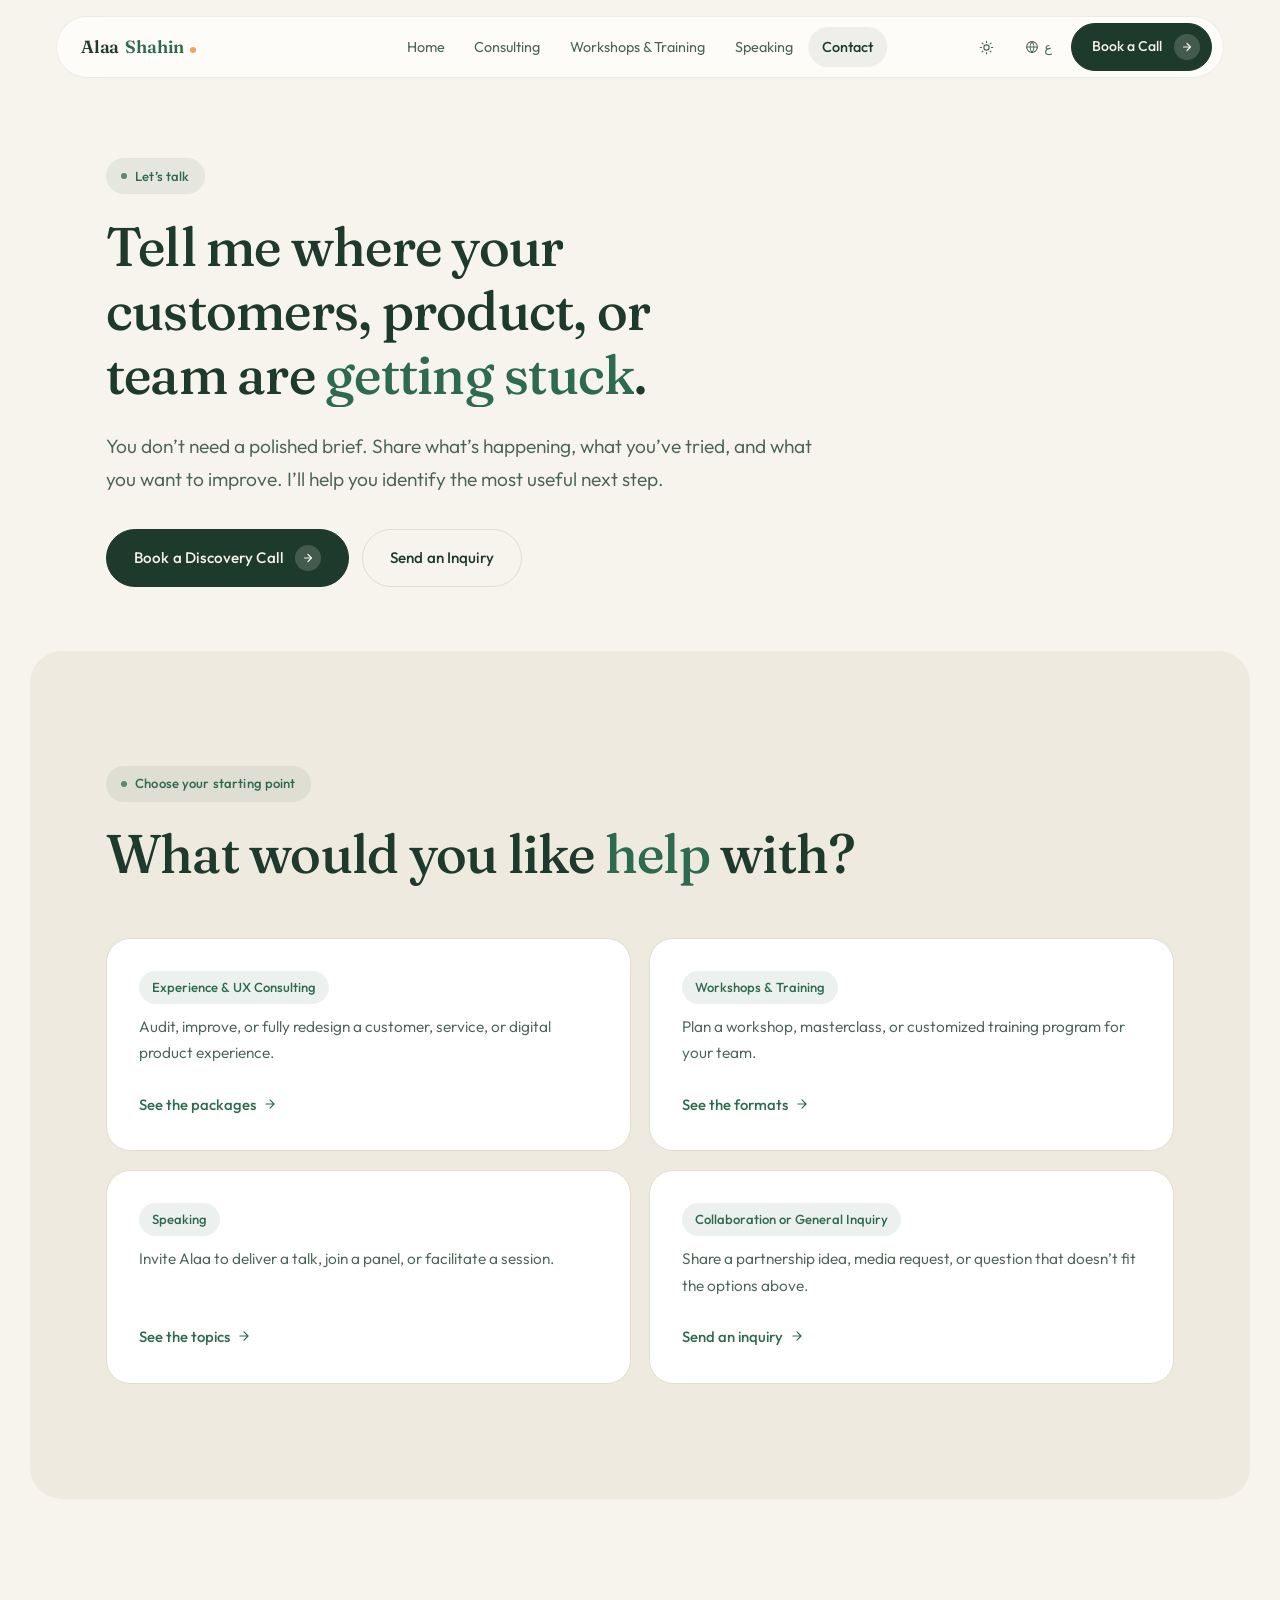
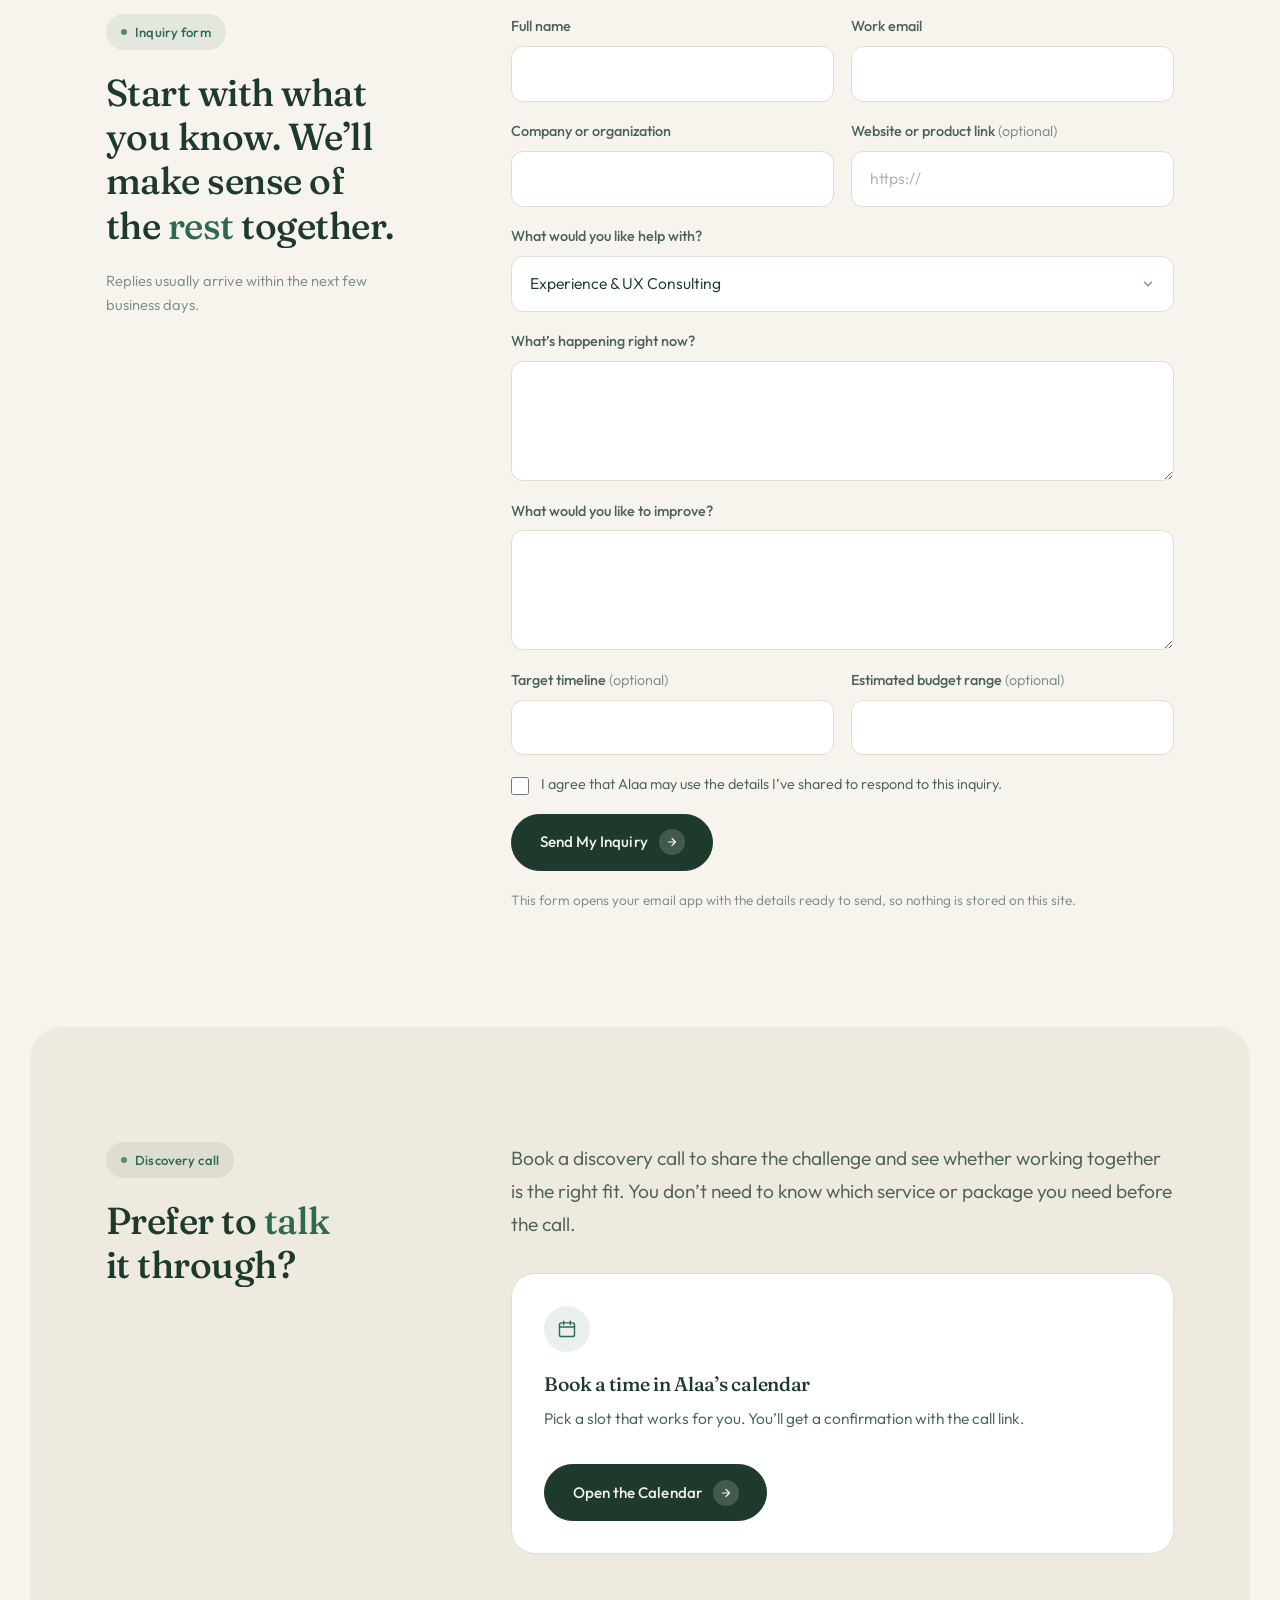
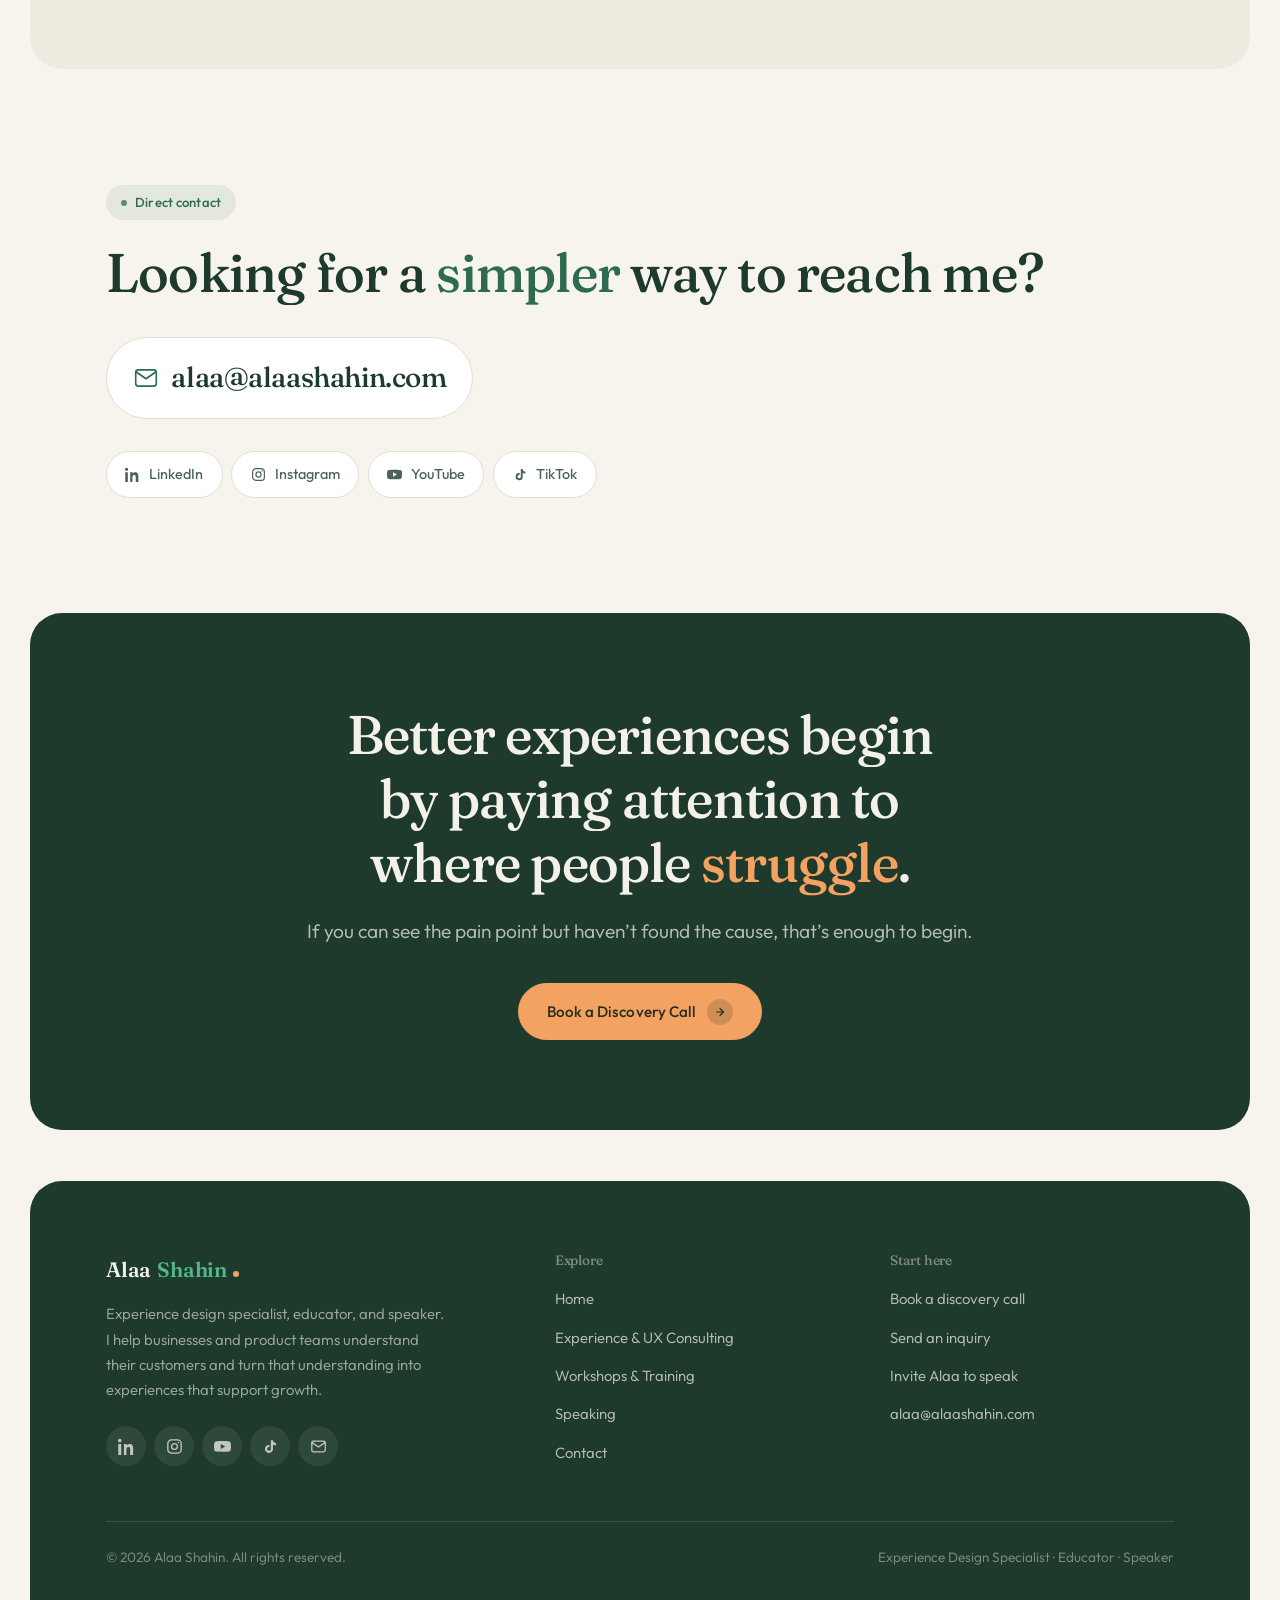
==== contact/index.html @ 51fe6142 "Rebuild the site from the new copy deck as a bilingual 5-page design Replaces the single-page site w" ====
<!DOCTYPE html>
<!--
  Built from .build/build-*.sh + .build/frag.sh (see .build/README.md).
  Hand edits here are fine, but re-running the build overwrites them —
  put shared header/footer/process changes in .build/frag.sh instead.
-->
<html lang="en" dir="ltr" data-theme="light">
<head>
<meta charset="utf-8">
<meta name="viewport" content="width=device-width, initial-scale=1, viewport-fit=cover">
<title>Contact — Alaa Shahin</title>
<meta name="description" content="Tell Alaa where your customers, product, or team are getting stuck. Book a discovery call or send an inquiry about consulting, workshops, training, or speaking.">
<link rel="canonical" href="https://alaashahin.com/contact/">
<meta name="theme-color" content="#F7F4ED">

<meta property="og:type" content="website">
<meta property="og:site_name" content="Alaa Shahin">
<meta property="og:title" content="Contact — Alaa Shahin">
<meta property="og:description" content="Tell Alaa where your customers, product, or team are getting stuck. Book a discovery call or send an inquiry about consulting, workshops, training, or speaking.">
<meta property="og:url" content="https://alaashahin.com/contact/">
<meta name="twitter:card" content="summary_large_image">

<link rel="icon" href="data:image/svg+xml,<svg xmlns=%27http://www.w3.org/2000/svg%27 viewBox=%270 0 100 100%27><rect width=%27100%27 height=%27100%27 rx=%2718%27 fill=%27%231B4332%27/><circle cx=%2750%27 cy=%2750%27 r=%2716%27 fill=%27%23F4A261%27/></svg>">

<link rel="preconnect" href="https://fonts.googleapis.com">
<link rel="preconnect" href="https://fonts.gstatic.com" crossorigin>
<link rel="stylesheet" href="https://fonts.googleapis.com/css2?family=Fraunces:ital,opsz,wght@0,9..144,300..600;1,9..144,300..500&family=Outfit:wght@300..700&family=Cairo:wght@300..800&display=swap">
<link rel="stylesheet" href="../assets/css/site.css">

<script>
/* Set theme + direction before first paint (no flash). */
(function(){
  document.documentElement.classList.add('js');
  try{
    var t = localStorage.getItem('as-theme');
    if(!t) t = matchMedia('(prefers-color-scheme: dark)').matches ? 'dark' : 'light';
    document.documentElement.setAttribute('data-theme', t);
    var l = localStorage.getItem('as-lang') || 'en';
    if(l === 'ar'){
      document.documentElement.lang = 'ar';
      document.documentElement.dir = 'rtl';
      /* Hold the first paint until the Arabic copy is swapped in, so
         Arabic visitors never see a flash of English. Released in site.js,
         and by this timer if the script never runs. */
      document.documentElement.classList.add('lang-boot');
      setTimeout(function(){ document.documentElement.classList.remove('lang-boot'); }, 1500);
    }
  }catch(e){}
})();
</script>
</head>
<body>
<a class="skip-link" href="#main" data-ar="تخطَّ إلى المحتوى">Skip to content</a>
<header class="site-head">
  <div class="wrap site-head__inner">
    <a class="brand" href="../index.html" aria-label="Alaa Shahin — home" data-ar="آلاء <span class='brand__last'>شاهين</span> <span class='brand__dot' aria-hidden='true'></span>">Alaa <span class="brand__last">Shahin</span> <span class="brand__dot" aria-hidden="true"></span></a>

    <nav class="nav" id="site-nav" aria-label="Main">
      <ul class="nav__list">
        <li><a class="nav__link" href="../index.html" data-ar="الرئيسية">Home</a></li>
        <li><a class="nav__link" href="../experience-ux-consulting/" data-ar="الاستشارات">Consulting</a></li>
        <li><a class="nav__link" href="../workshops/" data-ar="ورش العمل والتدريب">Workshops &amp; Training</a></li>
        <li><a class="nav__link" href="../speaking/" data-ar="المحاضرات">Speaking</a></li>
        <li><a class="nav__link" href="../contact/" aria-current="page" data-ar="تواصل">Contact</a></li>
      </ul>
      <a class="btn head-cta head-cta--drawer" href="https://calendar.app.google/dumF27oX3baRqBdA6" target="_blank" rel="noopener">
        <span data-ar="احجز مكالمة">Book a Call</span>
        <span class="btn__arrow" aria-hidden="true"><svg width="12" height="12" viewBox="0 0 24 24" fill="none" stroke="currentColor" stroke-width="2.4" stroke-linecap="round" stroke-linejoin="round"><path d="M5 12h13M12 5l7 7-7 7"/></svg></span>
      </a>
    </nav>

    <div class="head-tools">
      <button class="icon-btn icon-theme" type="button" data-theme-toggle aria-label="Toggle dark mode" data-ar-attr="aria-label:تبديل الوضع الداكن">
        <svg class="i-sun" width="15" height="15" viewBox="0 0 24 24" fill="none" stroke="currentColor" stroke-width="1.8" stroke-linecap="round" aria-hidden="true"><circle cx="12" cy="12" r="4.2"/><path d="M12 2v2M12 20v2M4.9 4.9l1.4 1.4M17.7 17.7l1.4 1.4M2 12h2M20 12h2M4.9 19.1l1.4-1.4M17.7 6.3l1.4-1.4"/></svg>
        <svg class="i-moon" width="15" height="15" viewBox="0 0 24 24" fill="none" stroke="currentColor" stroke-width="1.8" stroke-linecap="round" stroke-linejoin="round" aria-hidden="true"><path d="M20.5 13.3A8.4 8.4 0 0 1 10.7 3.5a8.5 8.5 0 1 0 9.8 9.8z"/></svg>
      </button>
      <button class="icon-btn" type="button" data-lang-toggle aria-label="Switch language" data-ar-attr="aria-label:تغيير اللغة">
        <svg width="14" height="14" viewBox="0 0 24 24" fill="none" stroke="currentColor" stroke-width="1.8" aria-hidden="true"><circle cx="12" cy="12" r="9.2"/><path d="M2.8 12h18.4M12 2.8a15 15 0 0 1 0 18.4 15 15 0 0 1 0-18.4z"/></svg>
        <span data-lang-label>ع</span>
      </button>
      <a class="btn head-cta head-cta--bar" href="https://calendar.app.google/dumF27oX3baRqBdA6" target="_blank" rel="noopener">
        <span data-ar="احجز مكالمة">Book a Call</span>
        <span class="btn__arrow" aria-hidden="true"><svg width="12" height="12" viewBox="0 0 24 24" fill="none" stroke="currentColor" stroke-width="2.4" stroke-linecap="round" stroke-linejoin="round"><path d="M5 12h13M12 5l7 7-7 7"/></svg></span>
      </a>
      <button class="burger" type="button" data-burger aria-label="Menu" aria-expanded="false" aria-controls="site-nav" data-ar-attr="aria-label:القائمة">
        <span></span><span></span><span></span>
      </button>
    </div>
  </div>
</header>

<main id="main">

<!-- ═══ HERO ═══════════════════════════════════════════════ -->
<section class="hero hero--simple">
  <div class="wrap">
    <div class="hero__grid">
      <div>
        <p class="eyebrow reveal" data-ar="لنتحدث">Let&rsquo;s talk</p>
        <h1 class="hero__title h-xl" data-mask data-ar="أخبرني أين <em>يتعثّر</em> عملاؤك أو منتجك أو فريقك.">Tell me where your customers, product, or team are <em>getting stuck</em>.</h1>
        <p class="hero__sub lede reveal" style="--d:2" data-ar="لا تحتاج إلى ملخّص مصقول. شارك ما يحدث، وما جرّبته، وما تريد تحسينه. وسأساعدك على تحديد الخطوة التالية الأكثر فائدة.">You don&rsquo;t need a polished brief. Share what&rsquo;s happening, what you&rsquo;ve tried, and what you want to improve. I&rsquo;ll help you identify the most useful next step.</p>
        <div class="hero__btns btn-group reveal" style="--d:3">
          <a class="btn" href="https://calendar.app.google/dumF27oX3baRqBdA6" target="_blank" rel="noopener">
            <span data-ar="احجز مكالمة استكشافية">Book a Discovery Call</span>
            <span class="btn__arrow" aria-hidden="true"><svg width="12" height="12" viewBox="0 0 24 24" fill="none" stroke="currentColor" stroke-width="2.4" stroke-linecap="round" stroke-linejoin="round"><path d="M5 12h13M12 5l7 7-7 7"/></svg></span>
          </a>
          <a class="btn btn--ghost" href="#inquiry-form" data-ar="أرسل استفساراً">Send an Inquiry</a>
        </div>
      </div>
    </div>
  </div>
</section>

<!-- ═══ STARTING POINTS ════════════════════════════════════ -->
<section class="section section--tint">
  <div class="wrap">
    <p class="eyebrow reveal" data-ar="اختر نقطة البداية">Choose your starting point</p>
    <h2 class="h-xl mt-2 measure" data-mask data-ar="بماذا تحبّ أن <em>أساعدك</em>؟">What would you like <em>help</em> with?</h2>

    <div class="routes mt-4">
      <div class="route reveal">
        <span class="route__k" data-ar="استشارات التجربة وتجربة المستخدم">Experience &amp; UX Consulting</span>
        <p class="route__d" data-ar="تدقيق أو تحسين أو إعادة تصميم كاملة لتجربة عميل أو خدمة أو منتج رقمي.">Audit, improve, or fully redesign a customer, service, or digital product experience.</p>
        <span class="route__go"><a class="tlink" href="../experience-ux-consulting/"><span data-ar="اطّلع على الباقات">See the packages</span><svg width="14" height="14" viewBox="0 0 24 24" fill="none" stroke="currentColor" stroke-width="2" stroke-linecap="round" stroke-linejoin="round" aria-hidden="true"><path d="M5 12h13M12 5l7 7-7 7"/></svg></a></span>
      </div>
      <div class="route reveal" style="--d:1">
        <span class="route__k" data-ar="ورش العمل والتدريب">Workshops &amp; Training</span>
        <p class="route__d" data-ar="خطّط ورشة عمل أو ماستر كلاس أو برنامج تدريب مخصّص لفريقك.">Plan a workshop, masterclass, or customized training program for your team.</p>
        <span class="route__go"><a class="tlink" href="../workshops/"><span data-ar="اطّلع على الصيغ">See the formats</span><svg width="14" height="14" viewBox="0 0 24 24" fill="none" stroke="currentColor" stroke-width="2" stroke-linecap="round" stroke-linejoin="round" aria-hidden="true"><path d="M5 12h13M12 5l7 7-7 7"/></svg></a></span>
      </div>
      <div class="route reveal" style="--d:2">
        <span class="route__k" data-ar="المحاضرات">Speaking</span>
        <p class="route__d" data-ar="ادعُ آلاء لتقديم محاضرة أو المشاركة في حلقة نقاش أو تيسير جلسة.">Invite Alaa to deliver a talk, join a panel, or facilitate a session.</p>
        <span class="route__go"><a class="tlink" href="../speaking/"><span data-ar="اطّلع على المواضيع">See the topics</span><svg width="14" height="14" viewBox="0 0 24 24" fill="none" stroke="currentColor" stroke-width="2" stroke-linecap="round" stroke-linejoin="round" aria-hidden="true"><path d="M5 12h13M12 5l7 7-7 7"/></svg></a></span>
      </div>
      <div class="route reveal" style="--d:3">
        <span class="route__k" data-ar="تعاون أو استفسار عام">Collaboration or General Inquiry</span>
        <p class="route__d" data-ar="شارك فكرة شراكة أو طلباً إعلامياً أو سؤالاً لا يندرج ضمن الخيارات أعلاه.">Share a partnership idea, media request, or question that doesn&rsquo;t fit the options above.</p>
        <span class="route__go"><a class="tlink" href="#inquiry-form"><span data-ar="أرسل استفساراً">Send an inquiry</span><svg width="14" height="14" viewBox="0 0 24 24" fill="none" stroke="currentColor" stroke-width="2" stroke-linecap="round" stroke-linejoin="round" aria-hidden="true"><path d="M5 12h13M12 5l7 7-7 7"/></svg></a></span>
      </div>
    </div>
  </div>
</section>

<!-- ═══ INQUIRY FORM ═══════════════════════════════════════ -->
<section class="section" id="inquiry-form">
  <div class="wrap">
    <div class="split">
      <div class="split__rail">
        <p class="eyebrow reveal" data-ar="نموذج الاستفسار">Inquiry form</p>
        <h2 class="h-xl mt-2" data-mask data-ar="ابدأ بما تعرفه. وسنفهم <em>الباقي</em> معاً.">Start with what you know. We&rsquo;ll make sense of the <em>rest</em> together.</h2>
        <p class="small mt-2" data-ar="عادةً ما تصل الردود خلال أيام العمل القليلة التالية.">Replies usually arrive within the next few business days.</p>
      </div>

      <div>
        <div class="form-status" data-form-status hidden role="status">
          <strong data-ar="شكراً لمشاركتك التفاصيل.">Thank you for sharing the details.</strong>
          <span data-ar="سأراجع استفسارك وأردّ عليك بالخطوة التالية الأكثر فائدة. إن لم يفتح برنامج البريد لديك، راسلني مباشرةً على alaa@alaashahin.com.">I&rsquo;ll review your inquiry and reply with the most useful next step. If your email app didn&rsquo;t open, write to me directly at alaa@alaashahin.com.</span>
        </div>

        <noscript>
          <p class="form-status" data-ar="النموذج يحتاج إلى JavaScript. راسلني مباشرةً على alaa@alaashahin.com.">This form needs JavaScript. Please email me directly at alaa@alaashahin.com.</p>
        </noscript>

        <form class="form" data-inquiry-form novalidate>
          <div class="form__grid2">
            <div class="field">
              <label for="f-name" data-ar="الاسم الكامل">Full name</label>
              <input id="f-name" name="name" type="text" autocomplete="name" required>
            </div>
            <div class="field">
              <label for="f-email" data-ar="بريد العمل">Work email</label>
              <input id="f-email" name="email" type="email" autocomplete="email" required>
            </div>
          </div>

          <div class="form__grid2">
            <div class="field">
              <label for="f-company" data-ar="الشركة أو المؤسسة">Company or organization</label>
              <input id="f-company" name="company" type="text" autocomplete="organization">
            </div>
            <div class="field">
              <label for="f-site" data-ar="الموقع أو رابط المنتج">Website or product link <span class="opt" data-ar="(اختياري)">(optional)</span></label>
              <input id="f-site" name="website" type="url" inputmode="url" placeholder="https://">
            </div>
          </div>

          <div class="field">
            <label for="f-help" data-ar="بماذا تحبّ أن أساعدك؟">What would you like help with?</label>
            <select id="f-help" name="help">
              <option value="Experience &amp; UX Consulting" data-ar="استشارات التجربة وتجربة المستخدم">Experience &amp; UX Consulting</option>
              <option value="Workshops &amp; Training" data-ar="ورش العمل والتدريب">Workshops &amp; Training</option>
              <option value="Speaking" data-ar="المحاضرات">Speaking</option>
              <option value="Collaboration" data-ar="تعاون">Collaboration</option>
              <option value="General inquiry" data-ar="استفسار عام">General inquiry</option>
            </select>
          </div>

          <div class="field">
            <label for="f-now" data-ar="ما الذي يحدث الآن؟">What&rsquo;s happening right now?</label>
            <textarea id="f-now" name="situation" required></textarea>
          </div>

          <div class="field">
            <label for="f-improve" data-ar="ما الذي تريد تحسينه؟">What would you like to improve?</label>
            <textarea id="f-improve" name="improve" required></textarea>
          </div>

          <div class="form__grid2">
            <div class="field">
              <label for="f-timeline" data-ar="الإطار الزمني المستهدف">Target timeline <span class="opt" data-ar="(اختياري)">(optional)</span></label>
              <input id="f-timeline" name="timeline" type="text">
            </div>
            <div class="field">
              <label for="f-budget" data-ar="نطاق الميزانية التقديري">Estimated budget range <span class="opt" data-ar="(اختياري)">(optional)</span></label>
              <!-- TODO: confirm the budget bands before publishing. -->
              <input id="f-budget" name="budget" type="text">
            </div>
          </div>

          <!-- TODO: link "privacy policy" here once the policy page exists. -->
          <label class="consent" for="f-consent">
            <input id="f-consent" name="consent" type="checkbox" required>
            <span data-ar="أوافق على أن تستخدم آلاء التفاصيل التي شاركتها للردّ على هذا الاستفسار.">I agree that Alaa may use the details I&rsquo;ve shared to respond to this inquiry.</span>
          </label>

          <div class="btn-group">
            <button class="btn" type="submit">
              <span data-ar="أرسل استفساري">Send My Inquiry</span>
              <span class="btn__arrow" aria-hidden="true"><svg width="12" height="12" viewBox="0 0 24 24" fill="none" stroke="currentColor" stroke-width="2.4" stroke-linecap="round" stroke-linejoin="round"><path d="M5 12h13M12 5l7 7-7 7"/></svg></span>
            </button>
          </div>
          <p class="form__note" data-ar="يفتح هذا النموذج برنامج البريد لديك بالتفاصيل جاهزة للإرسال، حتى لا تُخزَّن معلوماتك على هذا الموقع.">This form opens your email app with the details ready to send, so nothing is stored on this site.</p>
        </form>
      </div>
    </div>
  </div>
</section>

<!-- ═══ DISCOVERY CALL ═════════════════════════════════════ -->
<section class="section section--tint">
  <div class="wrap">
    <div class="split">
      <div class="split__rail">
        <p class="eyebrow reveal" data-ar="مكالمة استكشافية">Discovery call</p>
        <h2 class="h-xl mt-2" data-mask data-ar="تفضّل أن <em>نتحدث</em> بدلاً من ذلك؟">Prefer to <em>talk</em> it through?</h2>
      </div>
      <div>
        <p class="lede reveal" data-ar="احجز مكالمة استكشافية لمشاركة التحدي ومعرفة ما إذا كان العمل معاً هو الخيار المناسب. لست بحاجة إلى معرفة الخدمة أو الباقة التي تحتاجها قبل المكالمة.">Book a discovery call to share the challenge and see whether working together is the right fit. You don&rsquo;t need to know which service or package you need before the call.</p>

        <!-- Embed the booking calendar here once the call length and timezone are confirmed. -->
        <div class="card mt-3 reveal" style="--d:1">
          <div class="card__icon" aria-hidden="true"><svg width="20" height="20" viewBox="0 0 24 24" fill="none" stroke="currentColor" stroke-width="1.7" stroke-linecap="round" stroke-linejoin="round"><rect x="3" y="4.6" width="18" height="16.4" rx="2.2"/><path d="M3 9.6h18M8 2.6v4M16 2.6v4"/></svg></div>
          <h3 class="card__title h-sm" data-ar="احجز وقتاً في تقويم آلاء">Book a time in Alaa&rsquo;s calendar</h3>
          <p class="card__desc" data-ar="اختر الوقت المناسب لك. ستصلك رسالة تأكيد مع رابط المكالمة.">Pick a slot that works for you. You&rsquo;ll get a confirmation with the call link.</p>
          <div class="btn-group mt-3">
            <a class="btn" href="https://calendar.app.google/dumF27oX3baRqBdA6" target="_blank" rel="noopener">
              <span data-ar="افتح التقويم">Open the Calendar</span>
              <span class="btn__arrow" aria-hidden="true"><svg width="12" height="12" viewBox="0 0 24 24" fill="none" stroke="currentColor" stroke-width="2.4" stroke-linecap="round" stroke-linejoin="round"><path d="M5 12h13M12 5l7 7-7 7"/></svg></span>
            </a>
          </div>
        </div>
      </div>
    </div>
  </div>
</section>

<!-- ═══ DIRECT CONTACT ═════════════════════════════════════ -->
<section class="section">
  <div class="wrap">
    <p class="eyebrow reveal" data-ar="تواصل مباشر">Direct contact</p>
    <h2 class="h-xl mt-2 measure" data-mask data-ar="تبحث عن طريقة <em>أبسط</em> للوصول إليّ؟">Looking for a <em>simpler</em> way to reach me?</h2>

    <p class="mt-3 reveal">
      <a class="mail-big" href="mailto:alaa@alaashahin.com">
        <svg width="26" height="26" viewBox="0 0 24 24" fill="none" stroke="currentColor" stroke-width="1.5" stroke-linecap="round" stroke-linejoin="round" aria-hidden="true"><rect x="2.5" y="4.5" width="19" height="15" rx="2.4"/><path d="m3 6.5 9 6.2 9-6.2"/></svg>
        alaa@alaashahin.com
      </a>
    </p>

    <div class="socials mt-3 reveal" style="--d:1">
      <a class="social" href="https://www.linkedin.com/in/alaashahin" target="_blank" rel="noopener">
        <svg width="15" height="15" viewBox="0 0 24 24" fill="currentColor" aria-hidden="true"><path d="M4.98 3.5A2.5 2.5 0 1 1 0 3.5a2.5 2.5 0 0 1 4.98 0zM.4 8.4h4.2V24H.4zM8.3 8.4h4v2.13h.06c.56-1.06 1.93-2.18 3.97-2.18 4.25 0 5.03 2.8 5.03 6.43V24h-4.19v-7.36c0-1.76-.03-4.02-2.45-4.02-2.45 0-2.83 1.92-2.83 3.9V24H8.3z"/></svg>
        LinkedIn
      </a>
      <a class="social" href="https://www.instagram.com/alaashahin" target="_blank" rel="noopener">
        <svg width="15" height="15" viewBox="0 0 24 24" fill="none" stroke="currentColor" stroke-width="1.9" aria-hidden="true"><rect x="2.6" y="2.6" width="18.8" height="18.8" rx="5.2"/><circle cx="12" cy="12" r="4.1"/><circle cx="17.6" cy="6.4" r="1.15" fill="currentColor" stroke="none"/></svg>
        Instagram
      </a>
      <a class="social" href="https://www.youtube.com/@alaashahin" target="_blank" rel="noopener">
        <svg width="15" height="15" viewBox="0 0 24 24" fill="currentColor" aria-hidden="true"><path d="M23.5 6.9a3 3 0 0 0-2.1-2.1C19.5 4.3 12 4.3 12 4.3s-7.5 0-9.4.5A3 3 0 0 0 .5 6.9C0 8.8 0 12 0 12s0 3.2.5 5.1a3 3 0 0 0 2.1 2.1c1.9.5 9.4.5 9.4.5s7.5 0 9.4-.5a3 3 0 0 0 2.1-2.1C24 15.2 24 12 24 12s0-3.2-.5-5.1zM9.6 15.6V8.4l6.2 3.6z"/></svg>
        YouTube
      </a>
      <a class="social" href="https://www.tiktok.com/@alaashahin" target="_blank" rel="noopener">
        <svg width="15" height="15" viewBox="0 0 24 24" fill="currentColor" aria-hidden="true"><path d="M16.6 5.82A4.28 4.28 0 0 1 15.54 3h-3.09v12.4a2.59 2.59 0 1 1-1.83-2.48V9.77a5.68 5.68 0 1 0 4.92 5.63V9.01a7.35 7.35 0 0 0 4.3 1.38V7.3a4.28 4.28 0 0 1-3.24-1.48z"/></svg>
        TikTok
      </a>
    </div>
  </div>
</section>

<!-- ═══ CLOSING ════════════════════════════════════════════ -->
<section class="cta-band">
  <div class="wrap">
    <h2 class="h-xl" data-mask data-ar="التجارب الأفضل تبدأ بالانتباه إلى المواضع التي <em>يتعثّر</em> فيها الناس.">Better experiences begin by paying attention to where people <em>struggle</em>.</h2>
    <p class="lede" data-ar="إن كنت ترى نقطة الألم لكنك لم تجد سببها بعد، فهذا يكفي للبدء.">If you can see the pain point but haven&rsquo;t found the cause, that&rsquo;s enough to begin.</p>
    <div class="btn-group">
      <a class="btn btn--amber" href="https://calendar.app.google/dumF27oX3baRqBdA6" target="_blank" rel="noopener">
        <span data-ar="احجز مكالمة استكشافية">Book a Discovery Call</span>
        <span class="btn__arrow" aria-hidden="true"><svg width="12" height="12" viewBox="0 0 24 24" fill="none" stroke="currentColor" stroke-width="2.4" stroke-linecap="round" stroke-linejoin="round"><path d="M5 12h13M12 5l7 7-7 7"/></svg></span>
      </a>
    </div>
  </div>
</section>

</main>
<footer class="site-foot">
  <div class="wrap">
    <div class="foot__top">
      <div class="foot__brand">
        <a class="brand" href="../index.html" data-ar="آلاء <span class='brand__last'>شاهين</span> <span class='brand__dot' aria-hidden='true'></span>">Alaa <span class="brand__last">Shahin</span> <span class="brand__dot" aria-hidden="true"></span></a>
        <p class="foot__tag" data-ar="أخصائية تصميم تجربة ومدرِّبة ومتحدثة. أساعد الشركات وفرق المنتجات على فهم عملائها وتحويل ذلك الفهم إلى تجارب تدعم النمو.">Experience design specialist, educator, and speaker. I help businesses and product teams understand their customers and turn that understanding into experiences that support growth.</p>
        <div class="foot__socials">
          <a class="foot__social" href="https://www.linkedin.com/in/alaashahin" target="_blank" rel="noopener" aria-label="LinkedIn"><svg width="17" height="17" viewBox="0 0 24 24" fill="currentColor" aria-hidden="true"><path d="M4.98 3.5A2.5 2.5 0 1 1 0 3.5a2.5 2.5 0 0 1 4.98 0zM.4 8.4h4.2V24H.4zM8.3 8.4h4v2.13h.06c.56-1.06 1.93-2.18 3.97-2.18 4.25 0 5.03 2.8 5.03 6.43V24h-4.19v-7.36c0-1.76-.03-4.02-2.45-4.02-2.45 0-2.83 1.92-2.83 3.9V24H8.3z"/></svg></a>
          <a class="foot__social" href="https://www.instagram.com/alaashahin" target="_blank" rel="noopener" aria-label="Instagram"><svg width="17" height="17" viewBox="0 0 24 24" fill="none" stroke="currentColor" stroke-width="1.9" aria-hidden="true"><rect x="2.6" y="2.6" width="18.8" height="18.8" rx="5.2"/><circle cx="12" cy="12" r="4.1"/><circle cx="17.6" cy="6.4" r="1.15" fill="currentColor" stroke="none"/></svg></a>
          <a class="foot__social" href="https://www.youtube.com/@alaashahin" target="_blank" rel="noopener" aria-label="YouTube"><svg width="17" height="17" viewBox="0 0 24 24" fill="currentColor" aria-hidden="true"><path d="M23.5 6.9a3 3 0 0 0-2.1-2.1C19.5 4.3 12 4.3 12 4.3s-7.5 0-9.4.5A3 3 0 0 0 .5 6.9C0 8.8 0 12 0 12s0 3.2.5 5.1a3 3 0 0 0 2.1 2.1c1.9.5 9.4.5 9.4.5s7.5 0 9.4-.5a3 3 0 0 0 2.1-2.1C24 15.2 24 12 24 12s0-3.2-.5-5.1zM9.6 15.6V8.4l6.2 3.6z"/></svg></a>
          <a class="foot__social" href="https://www.tiktok.com/@alaashahin" target="_blank" rel="noopener" aria-label="TikTok"><svg width="17" height="17" viewBox="0 0 24 24" fill="currentColor" aria-hidden="true"><path d="M16.6 5.82A4.28 4.28 0 0 1 15.54 3h-3.09v12.4a2.59 2.59 0 1 1-1.83-2.48V9.77a5.68 5.68 0 1 0 4.92 5.63V9.01a7.35 7.35 0 0 0 4.3 1.38V7.3a4.28 4.28 0 0 1-3.24-1.48z"/></svg></a>
          <a class="foot__social" href="mailto:alaa@alaashahin.com" aria-label="Email"><svg width="17" height="17" viewBox="0 0 24 24" fill="none" stroke="currentColor" stroke-width="1.8" stroke-linecap="round" stroke-linejoin="round" aria-hidden="true"><rect x="2.5" y="4.5" width="19" height="15" rx="2.4"/><path d="m3 6.5 9 6.2 9-6.2"/></svg></a>
        </div>
      </div>

      <div>
        <h2 class="foot__h" data-ar="التنقّل">Explore</h2>
        <ul class="foot__list">
          <li><a href="../index.html" data-ar="الرئيسية">Home</a></li>
          <li><a href="../experience-ux-consulting/" data-ar="استشارات التجربة وتجربة المستخدم">Experience &amp; UX Consulting</a></li>
          <li><a href="../workshops/" data-ar="ورش العمل والتدريب">Workshops &amp; Training</a></li>
          <li><a href="../speaking/" data-ar="المحاضرات">Speaking</a></li>
          <li><a href="../contact/" data-ar="تواصل">Contact</a></li>
        </ul>
      </div>

      <div>
        <h2 class="foot__h" data-ar="ابدأ من هنا">Start here</h2>
        <ul class="foot__list">
          <li><a href="https://calendar.app.google/dumF27oX3baRqBdA6" target="_blank" rel="noopener" data-ar="احجز مكالمة استكشافية">Book a discovery call</a></li>
          <li><a href="../contact/#inquiry-form" data-ar="أرسل استفساراً">Send an inquiry</a></li>
          <li><a href="mailto:alaa@alaashahin.com?subject=Invite%20Alaa%20to%20Speak" data-ar="ادعُ آلاء للتحدث">Invite Alaa to speak</a></li>
          <li><a href="mailto:alaa@alaashahin.com">alaa@alaashahin.com</a></li>
        </ul>
      </div>
    </div>

    <div class="foot__bot">
      <span>&copy; <span data-year>2026</span> <span data-ar="آلاء شاهين. جميع الحقوق محفوظة.">Alaa Shahin. All rights reserved.</span></span>
      <span data-ar="أخصائية تصميم تجربة · مدرِّبة · متحدثة">Experience Design Specialist &middot; Educator &middot; Speaker</span>
    </div>
  </div>
</footer>

<button class="to-top" type="button" data-to-top aria-label="Back to top" data-ar-attr="aria-label:العودة إلى الأعلى">
  <svg width="17" height="17" viewBox="0 0 24 24" fill="none" stroke="currentColor" stroke-width="2" stroke-linecap="round" stroke-linejoin="round" aria-hidden="true"><path d="M12 19V5M5 12l7-7 7 7"/></svg>
</button>

<script src="../assets/js/site.js" defer></script>
</body>
</html>
---- assets/css/site.css ----
/* ═══════════════════════════════════════════════════════════════
   ALAA SHAHIN — Experience Design Specialist
   Calm, rounded, warm-neutral personal-brand system.
   One deep ink hue · cream ground · pill controls · soft cards.
   ═══════════════════════════════════════════════════════════════ */

/* ── 1. RESET ─────────────────────────────────────────────── */
*, *::before, *::after { box-sizing: border-box; margin: 0; padding: 0; }
img, svg, video { display: block; max-width: 100%; }
button, input, textarea, select { font: inherit; color: inherit; }
:where(a) { color: inherit; }

/* ── 2. TOKENS ────────────────────────────────────────────── */
:root, [data-theme="light"] {
  /* one ink hue, used at strengths — the move every reference site makes */
  --ink-h: 158;
  --ink:      #1D3A2C;
  --ink-2:    #4B6357;
  --ink-3:    #7E9086;
  --ink-4:    #A9B6AE;

  /* brand */
  --forest:      #1D3A2C;
  --forest-mid:  #2D6A4F;
  --sage:        #52B788;
  --amber:       #F4A261;
  --gold:        #B58B54;   /* muted metallic for fine detail */

  /* ground */
  --cream:    #F7F4ED;
  --cream-2:  #EFEAE0;
  --cream-3:  #E5DFD2;
  --surface:  #FFFFFF;
  --surface-2:#FBF9F5;

  --line:      #E3DDD0;
  --line-soft: #EDE8DD;
  --on-dark:   #F4F1E8;

  --nav-bg:    rgba(255,255,255,0.72);
  --nav-line:  rgba(29,58,44,0.08);

  --shadow-sm: 0 1px 2px rgba(29,58,44,.04), 0 6px 18px -8px rgba(29,58,44,.10);
  --shadow-md: 0 2px 6px rgba(29,58,44,.05), 0 18px 40px -20px rgba(29,58,44,.18);
  --shadow-nav:0 1px 2px rgba(29,58,44,.05), 0 10px 34px -14px rgba(29,58,44,.16);

  /* type */
  --f-display: 'Fraunces', 'Iowan Old Style', Georgia, serif;
  --f-body:    'Outfit', ui-sans-serif, system-ui, -apple-system, sans-serif;

  /* metrics */
  --wrap:  1180px;
  --gut:   clamp(1.25rem, 5vw, 3.5rem);
  --sec-y: clamp(4.5rem, 9vw, 8rem);
  --panel-inset: clamp(.75rem, 2vw, 1.25rem);

  /* the rounding system */
  --r:      12px;   /* cards, inputs, small panels        */
  --r-lg:   24px;   /* media, big panels, section blocks  */
  --r-xl:   32px;   /* hero portrait, dark bands          */
  --r-pill: 100px;  /* every button                       */

  --ease:      cubic-bezier(.22,1,.36,1);
  --ease-soft: cubic-bezier(.4,0,.2,1);
  --t-theme: background-color .45s var(--ease-soft), color .45s var(--ease-soft), border-color .45s var(--ease-soft);
}

[data-theme="dark"] {
  --ink:      #E8EFE9;
  --ink-2:    #B2C4B8;
  --ink-3:    #85998C;
  --ink-4:    #5F7568;

  --forest:      #2D6A4F;
  --forest-mid:  #6BC49A;
  --sage:        #8AD4B0;
  --amber:       #F4A261;
  --gold:        #D6B37E;

  --cream:    #0F1B15;
  --cream-2:  #14241C;
  --cream-3:  #1B3025;
  --surface:  #16261D;
  --surface-2:#1A2C21;

  --line:      #24382C;
  --line-soft: #1C2C23;
  --on-dark:   #E8EFE9;

  --nav-bg:    rgba(22,38,29,0.78);
  --nav-line:  rgba(232,239,233,0.10);

  --shadow-sm: 0 1px 2px rgba(0,0,0,.3), 0 6px 18px -8px rgba(0,0,0,.45);
  --shadow-md: 0 2px 6px rgba(0,0,0,.32), 0 18px 40px -20px rgba(0,0,0,.6);
  --shadow-nav:0 1px 2px rgba(0,0,0,.3), 0 10px 34px -14px rgba(0,0,0,.5);
}

[dir="rtl"] {
  --f-display: 'Cairo', 'Noto Kufi Arabic', sans-serif;
  --f-body:    'Cairo', 'Noto Kufi Arabic', sans-serif;
}

/* ── 3. BASE ──────────────────────────────────────────────── */
html { scroll-behavior: smooth; -webkit-text-size-adjust: 100%; }
body {
  font-family: var(--f-body);
  font-size: clamp(1rem, .97rem + .16vw, 1.06rem);
  line-height: 1.7;
  font-weight: 350;
  background: var(--cream);
  color: var(--ink-2);
  overflow-x: hidden;
  -webkit-font-smoothing: antialiased;
  transition: var(--t-theme), opacity .22s var(--ease-soft);
}
body.lang-swapping { opacity: 0; }
html.lang-boot body { visibility: hidden; }

::selection { background: var(--amber); color: #1D3A2C; }

h1, h2, h3, h4 {
  font-family: var(--f-display);
  font-weight: 500;
  line-height: 1.22;
  letter-spacing: -.014em;
  color: var(--ink);
  text-wrap: balance;
  font-variation-settings: 'SOFT' 28, 'WONK' 0;
}
[dir="rtl"] h1, [dir="rtl"] h2, [dir="rtl"] h3, [dir="rtl"] h4 {
  font-variation-settings: normal; letter-spacing: 0; line-height: 1.45; font-weight: 700;
}
p { text-wrap: pretty; }
em { font-style: normal; color: var(--forest-mid); }

a { text-decoration: none; }

:focus-visible { outline: 2px solid var(--forest-mid); outline-offset: 3px; border-radius: var(--r); }

.skip-link {
  position: fixed; inset-inline-start: .75rem; top: .75rem; z-index: 999;
  background: var(--forest); color: var(--on-dark);
  padding: .8rem 1.3rem; font-size: .875rem; border-radius: var(--r-pill);
  clip-path: inset(50%);
}
.skip-link:focus { clip-path: none; }

/* ── 4. LAYOUT ────────────────────────────────────────────── */
.wrap { width: 100%; max-width: var(--wrap); margin-inline: auto; padding-inline: var(--gut); }
.section { padding-block: var(--sec-y); position: relative; }

/* Tinted and dark sections are rounded PANELS inset from the page,
   not full-bleed bands — this is the reference sites' signature move. */
/* Rounded panels inset from the page edge. The inset is subtracted from the
   inner wrap's padding so panel copy lines up with plain-section copy. */
.section--tint, .section--dark, .cta-band, .site-foot {
  width: calc(100% - (var(--panel-inset) * 2));
  max-width: calc(var(--wrap) + (var(--panel-inset) * 2));
  margin-inline: auto;
  padding-inline: 0;
  border-radius: var(--r-xl);
}
.section--tint > .wrap, .section--dark > .wrap,
.cta-band > .wrap, .site-foot > .wrap {
  padding-inline: calc(var(--gut) - var(--panel-inset));
  max-width: calc(var(--wrap) - (var(--panel-inset) * 2));
}
.section--tint { background: var(--cream-2); }
.section--dark { background: var(--forest); color: rgba(244,241,232,.78); }
.section--dark h1, .section--dark h2, .section--dark h3, .section--dark h4 { color: var(--on-dark); }
.section--dark em { color: var(--amber); }

/* editorial split: label rail + content */
.split {
  display: grid;
  grid-template-columns: minmax(0, 3.4fr) minmax(0, 6.6fr);
  gap: clamp(2rem, 5vw, 4.5rem);
  align-items: start;
}
.split__rail { position: sticky; top: calc(var(--nav-h, 84px) + 1.5rem); }
.split__rail .h-xl { font-size: clamp(1.75rem, 1.15rem + 1.5vw, 2.5rem); }
.split__rail .lede { font-size: clamp(1rem, .97rem + .25vw, 1.08rem); }
@media (max-width: 900px) {
  .split { grid-template-columns: 1fr; gap: 1.75rem; }
  .split__rail { position: static; }
}

/* ── 5. TYPE SCALE ────────────────────────────────────────── */
.display { font-size: clamp(2.3rem, 1.2rem + 4.6vw, 4.4rem); line-height: 1.14; }
.h-xl    { font-size: clamp(2rem, 1.2rem + 3.2vw, 3.4rem); line-height: 1.18; }
.h-lg    { font-size: clamp(1.6rem, 1.15rem + 1.9vw, 2.4rem); }
.h-md    { font-size: clamp(1.22rem, 1.05rem + .8vw, 1.6rem); line-height: 1.3; }
.h-sm    { font-size: clamp(1.06rem, 1rem + .3vw, 1.22rem); line-height: 1.38; }

.lede {
  font-size: clamp(1.04rem, 1rem + .38vw, 1.2rem);
  line-height: 1.72; color: var(--ink-2); font-weight: 350; max-width: 58ch;
}
.small { font-size: .92rem; line-height: 1.65; color: var(--ink-3); }
.measure { max-width: 60ch; }

/* Eyebrows are soft chips, not letterspaced all-caps rules. */
.eyebrow {
  display: inline-flex; align-items: center; gap: .5rem;
  font-size: .82rem; font-weight: 500; letter-spacing: .01em;
  color: var(--forest-mid);
  background: color-mix(in oklab, var(--forest-mid) 9%, transparent);
  padding: .42rem .95rem; border-radius: var(--r-pill);
}
[dir="rtl"] .eyebrow { font-size: .9rem; letter-spacing: 0; }
.eyebrow::before {
  content: ''; width: 6px; height: 6px; border-radius: 50%;
  background: currentColor; flex-shrink: 0; opacity: .75;
}
.eyebrow--plain { background: none; padding: 0; }
.eyebrow--plain::before { display: none; }
.section--dark .eyebrow { color: var(--amber); background: color-mix(in oklab, var(--amber) 14%, transparent); }

/* ── 6. BUTTONS — every control is a pill ─────────────────── */
.btn {
  --btn-bg: var(--forest);
  --btn-fg: var(--on-dark);
  --btn-bd: var(--forest);
  display: inline-flex; align-items: center; justify-content: center; gap: .7rem;
  padding: .92rem 1.7rem;
  font-family: var(--f-body);
  font-size: .95rem; font-weight: 500; letter-spacing: .005em;
  background: var(--btn-bg); color: var(--btn-fg);
  border: 1px solid var(--btn-bd);
  border-radius: var(--r-pill);
  cursor: pointer; text-align: center;
  transition: background-color .3s var(--ease), color .3s var(--ease),
              border-color .3s var(--ease), transform .3s var(--ease),
              box-shadow .3s var(--ease);
}
.btn:hover, .btn:focus-visible {
  transform: translateY(-2px);
  box-shadow: var(--shadow-md);
  --btn-bg: var(--forest-mid); --btn-bd: var(--forest-mid);
}
.btn:active { transform: translateY(0); }

/* the circular icon badge riding on the primary CTA */
.btn__arrow {
  display: grid; place-items: center; flex-shrink: 0;
  width: 26px; height: 26px; border-radius: 50%;
  background: color-mix(in oklab, var(--btn-fg) 18%, transparent);
  transition: transform .35s var(--ease), background-color .3s;
}
.btn:hover .btn__arrow { transform: translateX(3px); background: color-mix(in oklab, var(--btn-fg) 28%, transparent); }
[dir="rtl"] .btn__arrow > svg { transform: scaleX(-1); }
[dir="rtl"] .btn:hover .btn__arrow { transform: translateX(-3px); }

.btn--ghost { --btn-bg: transparent; --btn-fg: var(--ink); --btn-bd: var(--line); }
.btn--ghost:hover { --btn-bg: var(--surface); --btn-fg: var(--ink); --btn-bd: var(--ink-4); }
.btn--amber { --btn-bg: var(--amber); --btn-fg: #23301F; --btn-bd: var(--amber); }
.btn--amber:hover { --btn-bg: var(--gold); --btn-bd: var(--gold); --btn-fg: #fff; }
.btn--light { --btn-bg: transparent; --btn-fg: var(--on-dark); --btn-bd: rgba(244,241,232,.3); }
.btn--light:hover { --btn-bg: rgba(244,241,232,.1); --btn-bd: rgba(244,241,232,.5); --btn-fg: var(--on-dark); }

.btn-group { display: flex; flex-wrap: wrap; gap: .8rem; }

.tlink {
  display: inline-flex; align-items: center; gap: .45rem;
  font-size: .93rem; font-weight: 500; color: var(--forest-mid);
  transition: gap .3s var(--ease), color .3s;
}
.tlink:hover { gap: .75rem; }
[dir="rtl"] .tlink svg { transform: scaleX(-1); }
.section--dark .tlink { color: var(--amber); }

/* ── 7. HEADER — floating rounded bar ─────────────────────── */
.scroll-rail { display: none; }

.site-head {
  position: fixed; inset-inline: 0; top: 0; z-index: 200;
  padding: clamp(.6rem, 1.4vw, 1rem) var(--gut);
  transition: padding .35s var(--ease);
}
.site-head__inner {
  display: flex; align-items: center; justify-content: space-between; gap: 1rem;
  max-width: var(--wrap); margin-inline: auto;
  height: 62px; padding-inline: .7rem .7rem;
  background: var(--nav-bg);
  border: 1px solid var(--nav-line);
  border-radius: var(--r-pill);
  backdrop-filter: saturate(180%) blur(18px);
  -webkit-backdrop-filter: saturate(180%) blur(18px);
  transition: box-shadow .35s var(--ease), background-color .35s, border-color .35s;
}
.site-head.is-stuck .site-head__inner { box-shadow: var(--shadow-nav); }

.brand {
  display: inline-flex; align-items: baseline; gap: .38rem;
  font-family: var(--f-display); font-size: 1.1rem; font-weight: 600;
  letter-spacing: -.01em; color: var(--ink); white-space: nowrap;
  padding-inline-start: .8rem;
}
.brand__dot { width: 6px; height: 6px; border-radius: 50%; background: var(--amber); flex-shrink: 0; }
.brand__last { color: var(--forest-mid); }

/* centered link cluster */
.nav {
  display: flex; align-items: center; gap: .3rem;
  position: absolute; inset-inline-start: 50%; transform: translateX(-50%);
}
[dir="rtl"] .nav { transform: translateX(50%); }
.nav__list { display: flex; align-items: center; gap: .15rem; list-style: none; }
.nav__link {
  display: block; padding: .5rem .85rem; border-radius: var(--r-pill);
  font-size: .9rem; font-weight: 400; color: var(--ink-2); white-space: nowrap;
  transition: background-color .25s, color .25s;
}
.nav__link:hover { color: var(--ink); background: color-mix(in oklab, var(--ink) 6%, transparent); }
.nav__link[aria-current="page"] { color: var(--ink); font-weight: 500; background: color-mix(in oklab, var(--ink) 7%, transparent); }

.head-tools { display: flex; align-items: center; gap: .4rem; }
.icon-btn {
  display: inline-flex; align-items: center; justify-content: center; gap: .35rem;
  min-width: 38px; height: 38px; padding-inline: .7rem;
  background: transparent; border: 1px solid transparent; border-radius: var(--r-pill);
  color: var(--ink-2); cursor: pointer; font-size: .82rem; font-weight: 500;
  transition: background-color .25s, color .25s, border-color .25s;
}
.icon-btn:hover { background: color-mix(in oklab, var(--ink) 7%, transparent); color: var(--ink); }
.icon-theme .i-moon { display: none; }
[data-theme="dark"] .icon-theme .i-sun { display: none; }
[data-theme="dark"] .icon-theme .i-moon { display: block; }

.head-cta { flex-shrink: 0; padding: .62rem .7rem .62rem 1.25rem; font-size: .88rem; }
.head-cta .btn__arrow { width: 26px; height: 26px; }
[dir="rtl"] .head-cta { padding: .62rem 1.25rem .62rem .7rem; }
.head-cta--drawer { display: none; }

.burger {
  display: none; flex-direction: column; justify-content: center; gap: 5px;
  width: 40px; height: 38px; background: none; border: 1px solid var(--line);
  border-radius: var(--r-pill); cursor: pointer; padding: 0 9px;
}
.burger span { display: block; height: 1.5px; background: var(--ink); border-radius: 2px; transition: transform .35s var(--ease), opacity .2s; }
.burger.is-open span:nth-child(1) { transform: translateY(6.5px) rotate(45deg); }
.burger.is-open span:nth-child(2) { opacity: 0; }
.burger.is-open span:nth-child(3) { transform: translateY(-6.5px) rotate(-45deg); }

@media (max-width: 1040px) {
  .burger { display: flex; }
  .nav {
    position: fixed; inset-inline: var(--gut); top: calc(var(--nav-h, 84px) + .2rem);
    transform: none; flex-direction: column; align-items: stretch; gap: 0;
    background: var(--surface);
    border: 1px solid var(--line); border-radius: var(--r-lg);
    box-shadow: var(--shadow-md);
    padding: .6rem;
    max-height: calc(100dvh - var(--nav-h, 84px) - 1.5rem);
    overflow-y: auto;
    opacity: 0; visibility: hidden; transform: translateY(-8px) scale(.99);
    transition: opacity .3s var(--ease), transform .3s var(--ease), visibility .3s;
  }
  [dir="rtl"] .nav { transform: translateY(-8px) scale(.99); }
  .nav.is-open { opacity: 1; visibility: visible; transform: none; }
  .nav__list { flex-direction: column; align-items: stretch; gap: 2px; }
  .nav__link { padding: .85rem 1rem; font-size: 1rem; border-radius: var(--r); }
  .head-cta--bar { display: none; }
  .head-cta--drawer { display: inline-flex; margin-top: .5rem; width: 100%; justify-content: center; }
}
@media (max-width: 560px) {
  .site-head__inner { height: 56px; }
  .brand { font-size: 1rem; padding-inline-start: .55rem; }
  .head-tools .icon-btn { min-width: 34px; height: 34px; padding-inline: .5rem; }
}

/* ── 8. HERO ──────────────────────────────────────────────── */
.hero {
  padding-top: calc(var(--nav-h, 84px) + clamp(2rem, 5vw, 4.5rem));
  padding-bottom: clamp(2.5rem, 5vw, 4.5rem);
}
.hero__bg, .hero__glow { display: none; }

.hero__grid {
  display: grid; grid-template-columns: minmax(0, 1.15fr) minmax(0, .85fr);
  gap: clamp(2rem, 5vw, 4.5rem); align-items: center;
}
.hero__grid > .portrait { max-width: 420px; margin-inline-start: auto; }
.hero--simple .hero__grid { grid-template-columns: minmax(0, 1fr); max-width: 46rem; }
@media (max-width: 940px) { .hero__grid { grid-template-columns: 1fr; } }

.hero__title { margin-top: 1.3rem; }
.hero__sub { margin-top: 1.4rem; }
.hero__btns { margin-top: 2.1rem; }

/* credential strip — a rounded tinted panel */
.hero__meta {
  margin-top: clamp(2.4rem, 4.5vw, 3.4rem);
  padding: clamp(1.3rem, 2.4vw, 1.8rem) clamp(1.4rem, 2.6vw, 2rem);
  background: var(--cream-2); border-radius: var(--r-lg);
  display: grid; grid-template-columns: repeat(auto-fit, minmax(150px, 1fr)); gap: 1.4rem 2rem;
}
.metric__value {
  font-family: var(--f-display); font-size: clamp(1.15rem, 1rem + .6vw, 1.45rem);
  font-weight: 600; line-height: 1.2; color: var(--ink); letter-spacing: -.015em;
}
.metric__label { margin-top: .3rem; font-size: .84rem; line-height: 1.5; color: var(--ink-3); }

/* portrait — big soft-cornered media card */
.portrait {
  position: relative; aspect-ratio: 4 / 5; width: 100%;
  background: var(--cream-3);
  border-radius: var(--r-xl);
  overflow: hidden;
}
.portrait img { width: 100%; height: 100%; object-fit: cover; }
.portrait__ph {
  position: absolute; inset: 0;
  display: flex; flex-direction: column; align-items: center; justify-content: center; gap: .8rem;
  background: linear-gradient(160deg, var(--cream-2), var(--cream-3));
  text-align: center; padding: 1.75rem;
}
.portrait__initials {
  font-family: var(--f-display); font-size: clamp(2.8rem, 7vw, 4.2rem); font-weight: 600;
  color: var(--forest-mid); opacity: .28; line-height: 1;
}
.portrait__note {
  font-size: .84rem; line-height: 1.6; color: var(--ink-3); max-width: 24ch;
  background: color-mix(in oklab, var(--surface) 70%, transparent);
  padding: .5rem .9rem; border-radius: var(--r-pill);
}
.portrait__frame { display: none; }

/* ── 9. MARQUEE (retired — kept inert if markup lingers) ─── */
.marquee { display: none; }

/* ── 10. CREDIBILITY ──────────────────────────────────────── */
.creds {
  display: grid; grid-template-columns: repeat(3, minmax(0,1fr)); gap: 1px;
  background: var(--line); border: 1px solid var(--line);
  border-radius: var(--r-lg); overflow: hidden;
}
@media (max-width: 780px) { .creds { grid-template-columns: 1fr; } }
.cred {
  background: var(--surface);
  padding: clamp(1.6rem, 3vw, 2.3rem) clamp(1.3rem, 2.4vw, 2rem);
  transition: background-color .35s var(--ease);
}
.cred:hover { background: var(--surface-2); }
.cred__k { font-family: var(--f-display); font-size: clamp(1.1rem, 1rem + .55vw, 1.35rem); font-weight: 600; }
.cred__v { margin-top: .5rem; font-size: .93rem; line-height: 1.65; color: var(--ink-3); max-width: 34ch; }
.cred__icon {
  width: 42px; height: 42px; display: grid; place-items: center; border-radius: 50%;
  background: color-mix(in oklab, var(--forest-mid) 10%, transparent);
  color: var(--forest-mid); margin-bottom: 1.05rem;
}

/* ── 11. EDITORIAL ROWS ───────────────────────────────────── */
.rows { display: flex; flex-direction: column; gap: .75rem; }
.erow {
  display: grid;
  grid-template-columns: 2.6rem minmax(0, 1fr) auto;
  gap: clamp(.9rem, 2.4vw, 1.8rem); align-items: center;
  padding: clamp(1.5rem, 2.8vw, 2.1rem) clamp(1.3rem, 2.4vw, 1.9rem);
  background: var(--surface); border: 1px solid var(--line); border-radius: var(--r-lg);
  transition: transform .4s var(--ease), box-shadow .4s var(--ease), border-color .4s var(--ease);
}
.erow:hover { transform: translateY(-3px); box-shadow: var(--shadow-md); border-color: transparent; }
.erow__n {
  font-family: var(--f-display); font-size: .95rem; font-weight: 600;
  color: var(--gold); align-self: start; padding-top: .15rem;
}
.erow__eyebrow { font-size: .84rem; color: var(--ink-3); display: block; margin-bottom: .5rem; }
.erow__title { margin-bottom: .55rem; transition: color .3s; }
.erow:hover .erow__title { color: var(--forest-mid); }
.erow__desc { color: var(--ink-2); max-width: 56ch; font-size: .98rem; }
.erow__go {
  display: inline-flex; align-items: center; justify-content: center;
  width: 46px; height: 46px; border-radius: 50%;
  background: var(--cream-2); color: var(--forest-mid); flex-shrink: 0;
  transition: background-color .35s var(--ease), color .35s var(--ease), transform .35s var(--ease);
}
.erow:hover .erow__go { background: var(--forest); color: var(--on-dark); transform: translateX(3px); }
[dir="rtl"] .erow__go svg { transform: scaleX(-1); }
[dir="rtl"] .erow:hover .erow__go { transform: translateX(-3px); }
@media (max-width: 720px) {
  .erow { grid-template-columns: 2rem minmax(0,1fr); align-items: start; }
  .erow__cta { grid-column: 2; margin-top: .4rem; }
}

/* ── 12. PROCESS ──────────────────────────────────────────── */
.process { position: relative; margin-top: clamp(2rem, 4vw, 3rem); }
.process__rail {
  position: absolute; inset-inline-start: 23px; top: 12px; bottom: 12px; width: 2px;
  background: var(--line); border-radius: 2px;
}
.section--dark .process__rail { background: rgba(244,241,232,.14); }
.process__rail-fill {
  position: absolute; inset-inline-start: 0; top: 0; width: 2px; border-radius: 2px;
  background: linear-gradient(var(--forest-mid), var(--amber));
  height: 0; transition: height .12s linear;
}
.pstep {
  position: relative; display: grid;
  grid-template-columns: 48px minmax(0, 1fr);
  gap: clamp(1.1rem, 2.6vw, 2rem);
  padding-bottom: clamp(1.5rem, 3vw, 2.2rem);
  transition: opacity .7s var(--ease), transform .7s var(--ease);
}
.pstep:last-child { padding-bottom: 0; }
.pstep__node {
  position: relative; z-index: 1;
  width: 48px; height: 48px; border-radius: 50%;
  display: grid; place-items: center;
  background: var(--cream-2); border: 1px solid var(--line);
  font-family: var(--f-display); font-size: .9rem; font-weight: 600; color: var(--ink-3);
  transition: background-color .5s var(--ease), color .5s var(--ease), border-color .5s var(--ease);
}
.pstep.is-in .pstep__node { background: var(--forest); border-color: var(--forest); color: var(--on-dark); }
.section--dark .pstep__node { background: rgba(244,241,232,.07); border-color: rgba(244,241,232,.16); color: rgba(244,241,232,.6); }
.section--dark .pstep.is-in .pstep__node { background: var(--amber); border-color: var(--amber); color: #23301F; }
.pstep__card {
  background: var(--surface); border: 1px solid var(--line); border-radius: var(--r-lg);
  padding: clamp(1.4rem, 2.6vw, 2rem);
  transition: box-shadow .4s var(--ease), transform .4s var(--ease), border-color .4s var(--ease);
}
.pstep:hover .pstep__card { box-shadow: var(--shadow-md); transform: translateY(-2px); border-color: transparent; }
.section--dark .pstep__card { background: rgba(244,241,232,.05); border-color: rgba(244,241,232,.11); }
.section--dark .pstep:hover .pstep__card { background: rgba(244,241,232,.08); box-shadow: none; }
.pstep__label {
  display: inline-block; font-size: .8rem; font-weight: 500; color: var(--gold);
  margin-bottom: .6rem;
}
.section--dark .pstep__label { color: var(--amber); }
.pstep__title { margin-bottom: .55rem; }
.pstep__desc { color: var(--ink-2); max-width: 62ch; font-size: .98rem; }
.section--dark .pstep__desc { color: rgba(244,241,232,.7); }

/* ── 13. CARD GRIDS ───────────────────────────────────────── */
.cards { display: grid; gap: clamp(.85rem, 1.8vw, 1.15rem); }
.cards--2 { grid-template-columns: repeat(auto-fit, minmax(min(100%, 320px), 1fr)); }
.cards--3 { grid-template-columns: repeat(auto-fit, minmax(min(100%, 280px), 1fr)); }

.card {
  background: var(--surface); border: 1px solid var(--line); border-radius: var(--r-lg);
  padding: clamp(1.5rem, 2.6vw, 2rem);
  position: relative;
  transition: transform .4s var(--ease), box-shadow .4s var(--ease), border-color .4s var(--ease);
}
.card:hover { transform: translateY(-3px); box-shadow: var(--shadow-md); border-color: transparent; }
.card__icon {
  width: 46px; height: 46px; display: grid; place-items: center; border-radius: 50%;
  background: color-mix(in oklab, var(--forest-mid) 10%, transparent);
  color: var(--forest-mid); margin-bottom: 1.15rem;
  transition: background-color .35s var(--ease), color .35s var(--ease);
}
.card:hover .card__icon { background: var(--forest); color: var(--on-dark); }
.card__title { margin-bottom: .5rem; }
.card__desc { color: var(--ink-2); font-size: .97rem; }
.card__n {
  position: absolute; top: clamp(1.2rem,2.2vw,1.6rem); inset-inline-end: clamp(1.3rem,2.4vw,1.8rem);
  font-family: var(--f-display); font-size: 1rem; font-weight: 600; color: var(--ink-4); line-height: 1;
}

/* ── 14. PACKAGES ─────────────────────────────────────────── */
.pkgs { display: grid; grid-template-columns: repeat(auto-fit, minmax(min(100%, 290px), 1fr)); gap: clamp(.85rem, 1.8vw, 1.15rem); }
.pkg {
  display: flex; flex-direction: column;
  background: var(--surface); border: 1px solid var(--line); border-radius: var(--r-lg);
  padding: clamp(1.6rem, 2.8vw, 2.2rem);
  transition: transform .4s var(--ease), box-shadow .4s var(--ease), border-color .4s var(--ease);
}
.pkg:hover { transform: translateY(-4px); box-shadow: var(--shadow-md); border-color: transparent; }
.pkg__tier {
  display: inline-block; align-self: flex-start;
  font-size: .8rem; font-weight: 500; color: var(--forest-mid);
  background: color-mix(in oklab, var(--forest-mid) 9%, transparent);
  padding: .35rem .85rem; border-radius: var(--r-pill); margin-bottom: 1.1rem;
}
.pkg__title { margin-bottom: .65rem; }
.pkg__desc { color: var(--ink-2); font-size: .97rem; margin-bottom: 1.5rem; }
.pkg__listhead { font-size: .86rem; font-weight: 500; color: var(--ink-3); margin-bottom: .8rem; }
.ticks { list-style: none; display: flex; flex-direction: column; gap: .7rem; margin-bottom: 1.8rem; }
.ticks li {
  display: grid; grid-template-columns: 20px 1fr; gap: .7rem; align-items: start;
  font-size: .95rem; line-height: 1.6; color: var(--ink-2);
}
.ticks svg { color: var(--forest-mid); margin-top: .38rem; }
.pkg__foot { margin-top: auto; }
.pkg__foot .btn { width: 100%; }

/* ── 15. COMPARISON TABLE ─────────────────────────────────── */
.table-scroll {
  overflow-x: auto; border: 1px solid var(--line);
  border-radius: var(--r-lg); background: var(--surface);
}
.ctable { width: 100%; border-collapse: collapse; min-width: 700px; font-size: .94rem; }
.ctable th, .ctable td { padding: 1.05rem 1.2rem; text-align: start; vertical-align: top; border-bottom: 1px solid var(--line-soft); }
.ctable thead th {
  font-family: var(--f-display); font-size: 1rem; font-weight: 600; color: var(--ink);
  background: var(--cream-2); border-bottom: 1px solid var(--line);
}
.ctable tbody th { font-family: var(--f-body); font-weight: 500; font-size: .92rem; color: var(--ink-3); white-space: nowrap; width: 1%; }
.ctable tbody td { color: var(--ink-2); }
.ctable tbody tr:last-child th, .ctable tbody tr:last-child td { border-bottom: 0; }
.ctable tbody tr { transition: background-color .3s; }
.ctable tbody tr:hover { background: var(--surface-2); }
.table-hint { margin-top: .8rem; font-size: .85rem; color: var(--ink-3); }

/* ── 16. TESTIMONIALS ─────────────────────────────────────── */
.quotes { display: grid; grid-template-columns: 1.2fr 1fr; gap: clamp(.85rem, 1.8vw, 1.15rem); align-items: stretch; }
@media (max-width: 900px) { .quotes { grid-template-columns: 1fr; } }
.quotes__side { display: grid; gap: clamp(.85rem, 1.8vw, 1.15rem); }
.quote {
  background: var(--surface); border: 1px solid var(--line); border-radius: var(--r-lg);
  padding: clamp(1.6rem, 2.8vw, 2.2rem);
  display: flex; flex-direction: column;
  transition: transform .4s var(--ease), box-shadow .4s var(--ease);
}
.quote:hover { transform: translateY(-3px); box-shadow: var(--shadow-md); }
.quote__mark { font-family: var(--f-display); font-size: 2.8rem; line-height: .8; color: var(--gold); opacity: .45; margin-bottom: .8rem; }
.quote--sm .quote__mark { font-size: 2.1rem; }
.quote__text {
  font-family: var(--f-display); font-weight: 500;
  font-size: clamp(1.05rem, .98rem + .45vw, 1.3rem); line-height: 1.5;
  color: var(--ink); letter-spacing: -.008em; margin-bottom: 1.4rem;
}
.quote--sm .quote__text { font-size: clamp(1rem, .96rem + .22vw, 1.08rem); line-height: 1.6; }
.quote__by { margin-top: auto; padding-top: 1.1rem; border-top: 1px solid var(--line-soft); }
.quote__name { font-weight: 500; font-size: .95rem; color: var(--ink); }
.quote__role { font-size: .87rem; color: var(--ink-3); margin-top: .1rem; }

/* placeholders must never read as real testimonials */
.is-placeholder { border-style: dashed; border-color: var(--gold); background: color-mix(in oklab, var(--gold) 5%, var(--surface)); }
.is-placeholder:hover { transform: none; box-shadow: none; }
.ph-flag {
  display: inline-flex; align-items: center; align-self: flex-start;
  font-size: .76rem; font-weight: 500; color: #7A5A28;
  background: color-mix(in oklab, var(--gold) 22%, transparent);
  border-radius: var(--r-pill); padding: .3rem .8rem; margin-bottom: 1rem;
}
[data-theme="dark"] .ph-flag { color: var(--gold); }
.is-placeholder .quote__text { color: var(--ink-2); font-family: var(--f-body); font-size: 1rem; line-height: 1.65; font-weight: 350; }

/* ── 17. ABOUT ────────────────────────────────────────────── */
.about__grid {
  display: grid; grid-template-columns: minmax(0, .8fr) minmax(0, 1fr);
  gap: clamp(2rem, 5vw, 4.5rem); align-items: start;
}
@media (min-width: 901px) { .about__grid > .portrait { position: sticky; top: calc(var(--nav-h, 84px) + 1.5rem); } }
@media (max-width: 900px) { .about__grid { grid-template-columns: 1fr; } }
.about__copy p + p { margin-top: 1.05rem; }
.badges { display: flex; flex-direction: column; gap: .7rem; margin-top: 1.6rem; }
.badge {
  display: grid; grid-template-columns: 44px 1fr; gap: .95rem; align-items: center;
  padding: 1rem 1.2rem; border: 1px solid var(--line); border-radius: var(--r);
  background: var(--surface);
  transition: border-color .35s, transform .35s var(--ease), box-shadow .35s;
}
.badge:hover { transform: translateY(-2px); box-shadow: var(--shadow-sm); border-color: transparent; }
.badge__icon {
  width: 44px; height: 44px; display: grid; place-items: center; border-radius: 50%;
  background: color-mix(in oklab, var(--forest-mid) 10%, transparent); color: var(--forest-mid);
}
.badge__k { display: block; font-weight: 500; font-size: .95rem; color: var(--ink); }
.badge__v { display: block; font-size: .86rem; color: var(--ink-3); line-height: 1.5; margin-top: .1rem; }

/* ── 18. FAQ ──────────────────────────────────────────────── */
.faq { display: flex; flex-direction: column; gap: .65rem; }
.faq__item {
  background: var(--surface); border: 1px solid var(--line); border-radius: var(--r-lg);
  overflow: hidden; transition: border-color .3s, box-shadow .3s;
}
.faq__item.is-open { box-shadow: var(--shadow-sm); border-color: transparent; }
.faq__q {
  width: 100%; display: flex; align-items: center; justify-content: space-between; gap: 1.25rem;
  padding: clamp(1.15rem, 2.2vw, 1.5rem) clamp(1.3rem, 2.4vw, 1.8rem);
  background: none; border: 0; cursor: pointer; text-align: start;
  font-family: var(--f-display); font-weight: 500;
  font-size: clamp(1.02rem, .98rem + .38vw, 1.2rem); line-height: 1.4;
  letter-spacing: -.01em; color: var(--ink);
  transition: color .3s;
}
[dir="rtl"] .faq__q { font-weight: 700; letter-spacing: 0; }
.faq__q:hover { color: var(--forest-mid); }
.faq__sign {
  position: relative; width: 30px; height: 30px; flex-shrink: 0; border-radius: 50%;
  background: var(--cream-2); color: var(--forest-mid);
  transition: background-color .3s, color .3s, transform .4s var(--ease);
}
.faq__item.is-open .faq__sign { background: var(--forest); color: var(--on-dark); transform: rotate(90deg); }
.faq__sign::before, .faq__sign::after {
  content: ''; position: absolute; left: 50%; top: 50%; width: 13px; height: 1.6px;
  background: currentColor; border-radius: 2px; transform: translate(-50%,-50%);
  transition: opacity .3s var(--ease);
}
.faq__sign::after { transform: translate(-50%,-50%) rotate(90deg); }
.faq__item.is-open .faq__sign::after { opacity: 0; }
.js .faq__a { height: 0; overflow: hidden; transition: height .42s var(--ease); }
.faq__a p {
  padding: 0 clamp(1.3rem, 2.4vw, 1.8rem) clamp(1.25rem, 2.4vw, 1.6rem);
  color: var(--ink-2); max-width: 68ch;
}

/* ── 19. TOPIC LIST ───────────────────────────────────────── */
.topics { display: flex; flex-direction: column; gap: .65rem; }
.topic {
  background: var(--surface); border: 1px solid var(--line); border-radius: var(--r-lg);
  padding: clamp(1.4rem, 2.6vw, 1.9rem) clamp(1.3rem, 2.4vw, 1.8rem);
  display: grid; grid-template-columns: auto 1fr; gap: 1.1rem; align-items: start;
  transition: transform .4s var(--ease), box-shadow .4s var(--ease), border-color .4s var(--ease);
}
.topic:hover { transform: translateY(-3px); box-shadow: var(--shadow-md); border-color: transparent; }
.topic__n { font-family: var(--f-display); font-size: .9rem; font-weight: 600; color: var(--gold); padding-top: .28rem; }
.topic__t {
  font-family: var(--f-display); font-weight: 500;
  font-size: clamp(1.05rem, 1rem + .5vw, 1.32rem);
  line-height: 1.34; letter-spacing: -.012em; margin-bottom: .5rem; color: var(--ink);
  transition: color .3s;
}
[dir="rtl"] .topic__t { font-weight: 700; letter-spacing: 0; line-height: 1.5; }
.topic:hover .topic__t { color: var(--forest-mid); }
.topic__d { color: var(--ink-2); font-size: .97rem; max-width: 62ch; }

/* ── 20. TAKEAWAYS ────────────────────────────────────────── */
.takeaways { list-style: none; display: flex; flex-direction: column; gap: .55rem; }
.takeaways li {
  display: grid; grid-template-columns: 26px 1fr; gap: .9rem; align-items: start;
  padding: clamp(.95rem, 1.9vw, 1.2rem) clamp(1.1rem, 2.2vw, 1.5rem);
  background: var(--surface); border: 1px solid var(--line); border-radius: var(--r);
  font-size: clamp(.98rem, .95rem + .25vw, 1.08rem); line-height: 1.6; color: var(--ink);
  transition: transform .35s var(--ease), border-color .35s, box-shadow .35s;
}
.takeaways li:hover { transform: translateX(4px); border-color: transparent; box-shadow: var(--shadow-sm); }
[dir="rtl"] .takeaways li:hover { transform: translateX(-4px); }
.takeaways svg { color: var(--forest-mid); margin-top: .4rem; }
.section--dark .takeaways li { background: rgba(244,241,232,.05); border-color: rgba(244,241,232,.11); color: rgba(244,241,232,.86); }
.section--dark .takeaways svg { color: var(--amber); }

/* ── 21. CTA BAND — a rounded dark panel ──────────────────── */
.cta-band {
  position: relative; overflow: hidden;
  background: var(--forest); color: rgba(244,241,232,.78);
  margin-bottom: clamp(2rem, 4vw, 3.5rem);
  padding-block: clamp(3.5rem, 7vw, 6rem);
  text-align: center;
}
.cta-band__glow, .cta-band__grid { display: none; }
.cta-band h2 { color: var(--on-dark); max-width: 20ch; margin-inline: auto; }
.cta-band em { color: var(--amber); }
.cta-band .lede { color: rgba(244,241,232,.72); margin-inline: auto; margin-top: 1.2rem; max-width: 54ch; }
.cta-band .btn-group { justify-content: center; margin-top: 2.2rem; }

/* ── 22. FORM ─────────────────────────────────────────────── */
.form { display: grid; gap: 1.1rem; }
.form__grid2 { display: grid; grid-template-columns: repeat(auto-fit, minmax(min(100%, 230px), 1fr)); gap: 1.1rem; }
.field { display: flex; flex-direction: column; gap: .45rem; }
.field label { font-size: .9rem; font-weight: 500; color: var(--ink-2); }
.field label .opt { font-weight: 350; color: var(--ink-3); }
.field input, .field select, .field textarea {
  width: 100%; padding: .85rem 1.1rem;
  background: var(--surface); border: 1px solid var(--line); border-radius: var(--r);
  font-size: .98rem; color: var(--ink);
  transition: border-color .3s, box-shadow .3s;
}
.field textarea { min-height: 120px; resize: vertical; line-height: 1.6; }
.field select {
  appearance: none; cursor: pointer;
  background-image: url("data:image/svg+xml,%3Csvg xmlns='http://www.w3.org/2000/svg' width='14' height='14' viewBox='0 0 24 24' fill='none' stroke='%237E9086' stroke-width='2.2' stroke-linecap='round'%3E%3Cpath d='M6 9l6 6 6-6'/%3E%3C/svg%3E");
  background-repeat: no-repeat; background-position: right 1.1rem center; padding-inline-end: 2.5rem;
}
[dir="rtl"] .field select { background-position: left 1.1rem center; padding-inline-end: 1.1rem; padding-inline-start: 2.5rem; }
.field input:focus, .field select:focus, .field textarea:focus {
  outline: none; border-color: var(--forest-mid);
  box-shadow: 0 0 0 3px color-mix(in oklab, var(--forest-mid) 14%, transparent);
}
.field input::placeholder, .field textarea::placeholder { color: var(--ink-4); }
.consent { display: grid; grid-template-columns: auto 1fr; gap: .75rem; align-items: start; font-size: .9rem; color: var(--ink-2); line-height: 1.6; }
.consent input { width: 18px; height: 18px; margin-top: .25rem; accent-color: var(--forest-mid); }
.form__note { font-size: .85rem; color: var(--ink-3); }
.form-status {
  padding: 1.05rem 1.25rem; border: 1px solid transparent; border-radius: var(--r);
  background: color-mix(in oklab, var(--sage) 14%, var(--surface)); font-size: .95rem; color: var(--ink-2);
}
.form-status strong { color: var(--ink); }
.form-status[hidden] { display: none; }

/* ── 23. CONTACT ROUTES ───────────────────────────────────── */
/* Two across, not four — a 4-up row squeezes the labels onto two lines. */
.routes { display: grid; grid-template-columns: repeat(2, minmax(0, 1fr)); gap: clamp(.85rem, 1.8vw, 1.15rem); }
@media (max-width: 700px) { .routes { grid-template-columns: 1fr; } }
.route {
  background: var(--surface); border: 1px solid var(--line); border-radius: var(--r-lg);
  padding: clamp(1.5rem, 2.6vw, 2rem);
  display: flex; flex-direction: column; gap: .65rem;
  transition: transform .4s var(--ease), box-shadow .4s var(--ease), border-color .4s var(--ease);
}
.route:hover { transform: translateY(-3px); box-shadow: var(--shadow-md); border-color: transparent; }
.route__k {
  align-self: flex-start; font-size: .82rem; font-weight: 500; color: var(--forest-mid);
  background: color-mix(in oklab, var(--forest-mid) 9%, transparent);
  padding: .34rem .8rem; border-radius: var(--r-pill);
}
.route__d { font-size: .96rem; color: var(--ink-2); }
.route__go { margin-top: auto; padding-top: .8rem; }

/* ── 24. DIRECT CONTACT ───────────────────────────────────── */
.socials { display: flex; flex-wrap: wrap; gap: .55rem; }
.social {
  display: inline-flex; align-items: center; gap: .55rem;
  padding: .65rem 1.15rem; background: var(--surface);
  border: 1px solid var(--line); border-radius: var(--r-pill);
  font-size: .9rem; font-weight: 450; color: var(--ink-2);
  transition: background-color .3s, color .3s, border-color .3s, transform .3s var(--ease);
}
.social:hover { background: var(--forest); border-color: var(--forest); color: var(--on-dark); transform: translateY(-2px); }

.mail-big {
  display: inline-flex; align-items: center; gap: .8rem;
  padding: 1rem 1.6rem; background: var(--surface);
  border: 1px solid var(--line); border-radius: var(--r-pill);
  font-family: var(--f-display); font-weight: 500;
  font-size: clamp(1.05rem, .95rem + 1vw, 1.75rem);
  letter-spacing: -.015em; color: var(--ink); word-break: break-word;
  transition: transform .35s var(--ease), box-shadow .35s var(--ease), border-color .35s;
}
.mail-big:hover { transform: translateY(-2px); box-shadow: var(--shadow-md); border-color: transparent; }
.mail-big svg { color: var(--forest-mid); flex-shrink: 0; }

/* ── 25. FOOTER ───────────────────────────────────────────── */
.site-foot {
  background: var(--forest); color: rgba(244,241,232,.68);
  border-radius: var(--r-xl) var(--r-xl) 0 0;
  padding-block: clamp(3rem, 5.5vw, 4.5rem) 2rem;
}
.foot__top { display: grid; grid-template-columns: minmax(0, 1.4fr) repeat(2, minmax(0, 1fr)); gap: clamp(2rem, 4vw, 3.5rem); }
@media (max-width: 800px) { .foot__top { grid-template-columns: 1fr 1fr; } .foot__brand { grid-column: 1 / -1; } }
.foot__brand .brand { color: var(--on-dark); font-size: 1.3rem; padding-inline-start: 0; }
.foot__brand .brand__last { color: var(--sage); }
.foot__tag { margin-top: .9rem; font-size: .93rem; line-height: 1.7; max-width: 34ch; color: rgba(244,241,232,.6); }
.foot__h { font-size: .85rem; font-weight: 500; color: rgba(244,241,232,.45); margin-bottom: 1rem; }
.foot__list { list-style: none; display: flex; flex-direction: column; gap: .6rem; }
.foot__list a { font-size: .93rem; color: rgba(244,241,232,.72); transition: color .25s, padding-inline-start .3s var(--ease); }
.foot__list a:hover { color: var(--amber); padding-inline-start: .3rem; }
.foot__socials { display: flex; gap: .5rem; margin-top: 1.5rem; }
.foot__social {
  width: 40px; height: 40px; display: grid; place-items: center; border-radius: 50%;
  background: rgba(244,241,232,.08); color: rgba(244,241,232,.75);
  transition: background-color .3s, color .3s, transform .3s var(--ease);
}
.foot__social:hover { background: var(--amber); color: #23301F; transform: translateY(-3px); }
.foot__bot {
  margin-top: clamp(2.2rem, 4.5vw, 3.4rem); padding-top: 1.5rem;
  border-top: 1px solid rgba(244,241,232,.12);
  display: flex; flex-wrap: wrap; gap: .8rem 1.5rem; justify-content: space-between;
  font-size: .85rem; color: rgba(244,241,232,.45);
}

/* ── 26. SCROLL-TOP ───────────────────────────────────────── */
.to-top {
  position: fixed; inset-inline-end: clamp(1rem, 3vw, 2rem); bottom: clamp(1rem, 3vw, 2rem);
  width: 46px; height: 46px; display: grid; place-items: center; z-index: 150;
  background: var(--forest); color: var(--on-dark); border: 0; border-radius: 50%; cursor: pointer;
  opacity: 0; transform: translateY(12px) scale(.92); pointer-events: none;
  transition: opacity .35s var(--ease), transform .35s var(--ease), background-color .3s;
  box-shadow: var(--shadow-md);
}
.to-top.is-on { opacity: 1; transform: none; pointer-events: auto; }
.to-top:hover { background: var(--amber); color: #23301F; }

/* ── 27. CURSOR (retired) ─────────────────────────────────── */
.cursor-dot, .cursor-ring { display: none !important; }

/* ── 28. MOTION ───────────────────────────────────────────── */
.js .reveal { opacity: 0; transform: translateY(16px); }
.reveal { transition: opacity .7s var(--ease), transform .7s var(--ease); transition-delay: calc(var(--d, 0) * 80ms); }
.js .reveal.is-in { opacity: 1; transform: none; }

.mask-word { display: inline-block; overflow: hidden; vertical-align: bottom; }
.mask-word > i {
  display: inline-block; font-style: inherit;
  transition: transform .8s var(--ease), opacity .5s var(--ease);
  transition-delay: calc(var(--wd, 0) * 38ms);
}
.js .mask-word > i { transform: translateY(105%); opacity: 0; }
.js .is-in .mask-word > i { transform: none; opacity: 1; }

.js .pstep { opacity: 0; transform: translateY(20px); }
.js .pstep.is-in { opacity: 1; transform: none; }

.underline-word { position: relative; display: inline-block; white-space: nowrap; }
.underline-word::after {
  content: ''; position: absolute; inset-inline: 0; bottom: .04em; height: .1em;
  background: var(--amber); z-index: -1; border-radius: 2px;
  transform: scaleX(1); transform-origin: inline-start;
  transition: transform 1s var(--ease) .5s;
}
.js .underline-word::after { transform: scaleX(0); }
.js .is-in .underline-word::after { transform: scaleX(1); }

@media (prefers-reduced-motion: reduce) {
  html { scroll-behavior: auto; }
  *, *::before, *::after {
    animation-duration: .001ms !important; animation-iteration-count: 1 !important;
    transition-duration: .001ms !important; scroll-behavior: auto !important;
  }
  .reveal, .pstep { opacity: 1 !important; transform: none !important; }
  .mask-word > i { transform: none !important; opacity: 1 !important; }
  .underline-word::after { transform: scaleX(1) !important; }
}

/* ── 29. PAGE TRANSITION ──────────────────────────────────── */
@view-transition { navigation: auto; }
@media (prefers-reduced-motion: no-preference) {
  ::view-transition-old(root) { animation: vt-out .24s var(--ease-soft) both; }
  ::view-transition-new(root) { animation: vt-in .34s var(--ease) both; }
}
@keyframes vt-out { to { opacity: 0; } }
@keyframes vt-in { from { opacity: 0; transform: translateY(8px); } }

/* ── 30. UTILITIES ────────────────────────────────────────── */
.mt-1 { margin-top: .8rem; } .mt-2 { margin-top: 1.3rem; } .mt-3 { margin-top: 2rem; }
.mt-4 { margin-top: clamp(2.2rem, 4vw, 3.2rem); } .mt-5 { margin-top: clamp(2.8rem, 5.5vw, 4.5rem); }
.mb-2 { margin-bottom: 1.3rem; } .mb-3 { margin-bottom: 2rem; }
.mb-4 { margin-bottom: clamp(2.2rem, 4vw, 3.2rem); }
.center { text-align: center; margin-inline: auto; }
.vh { position: absolute; width: 1px; height: 1px; overflow: hidden; clip-path: inset(50%); white-space: nowrap; }
[hidden] { display: none !important; }
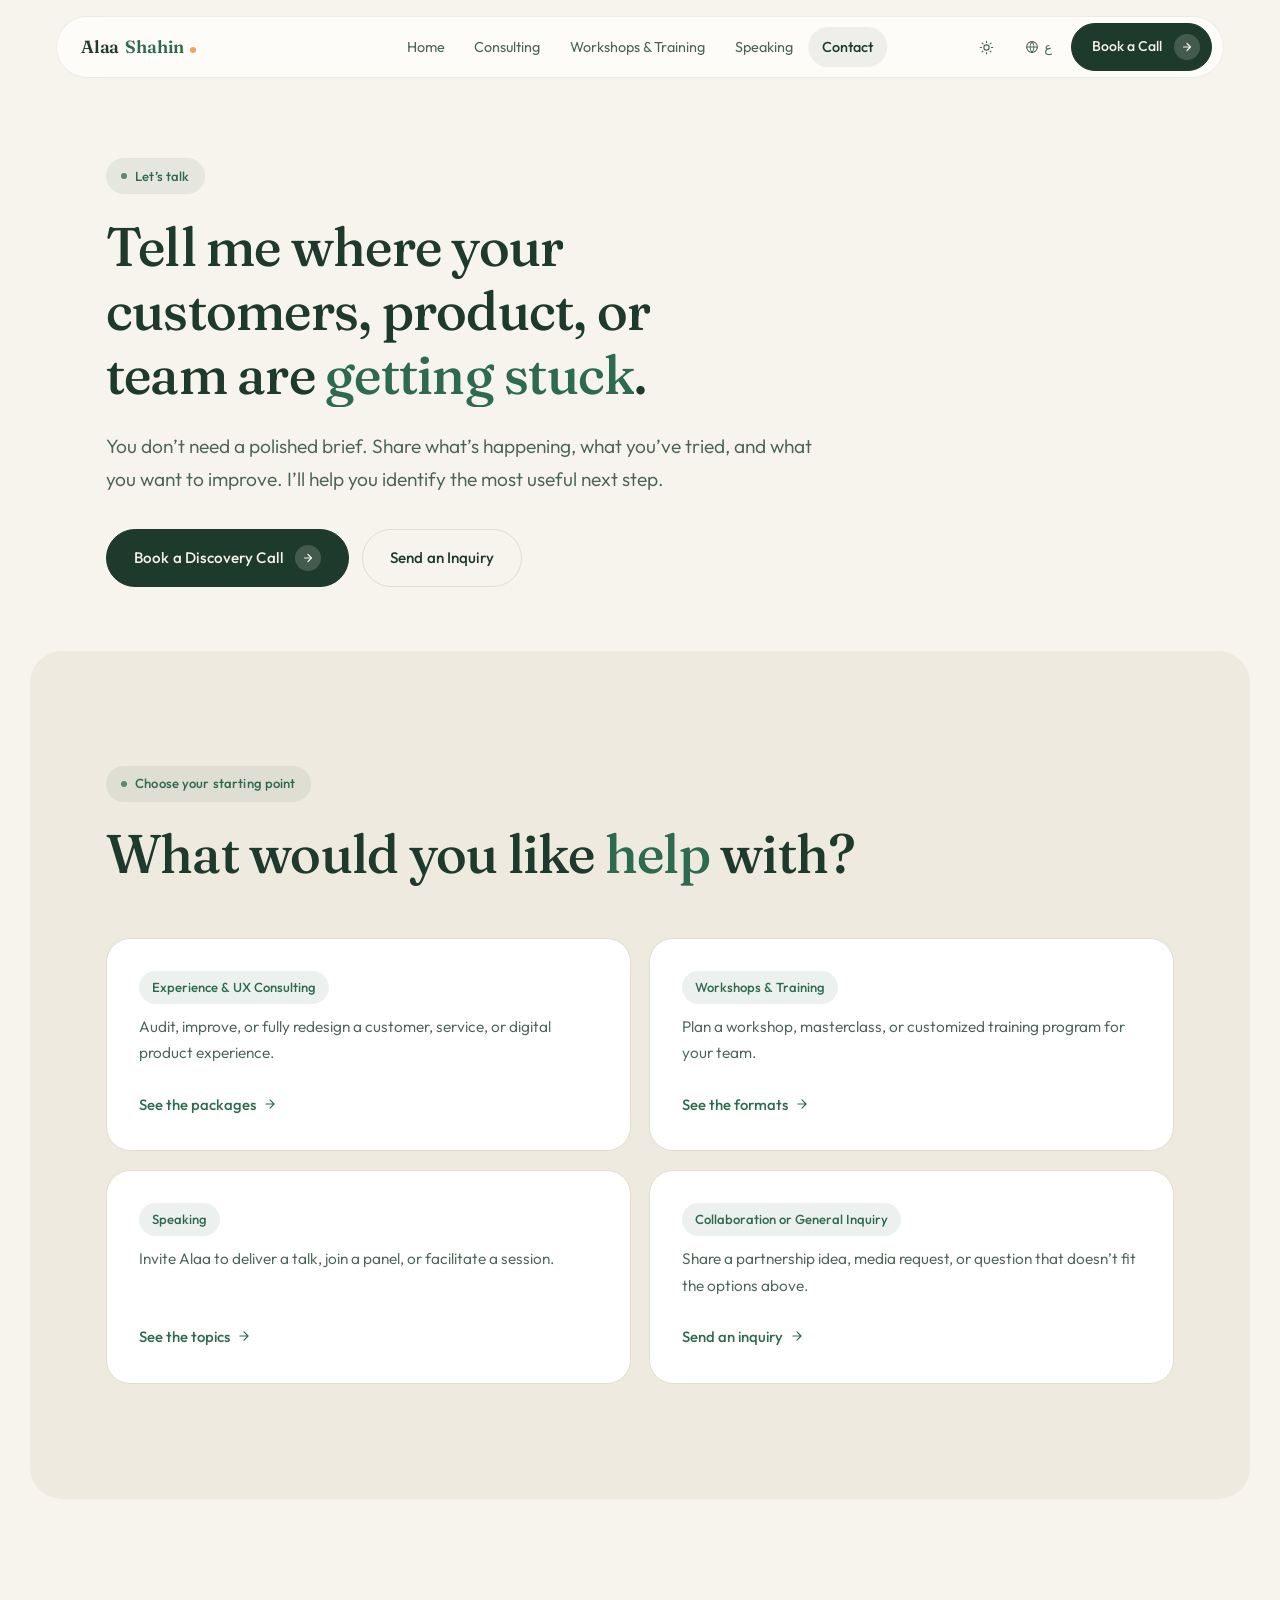
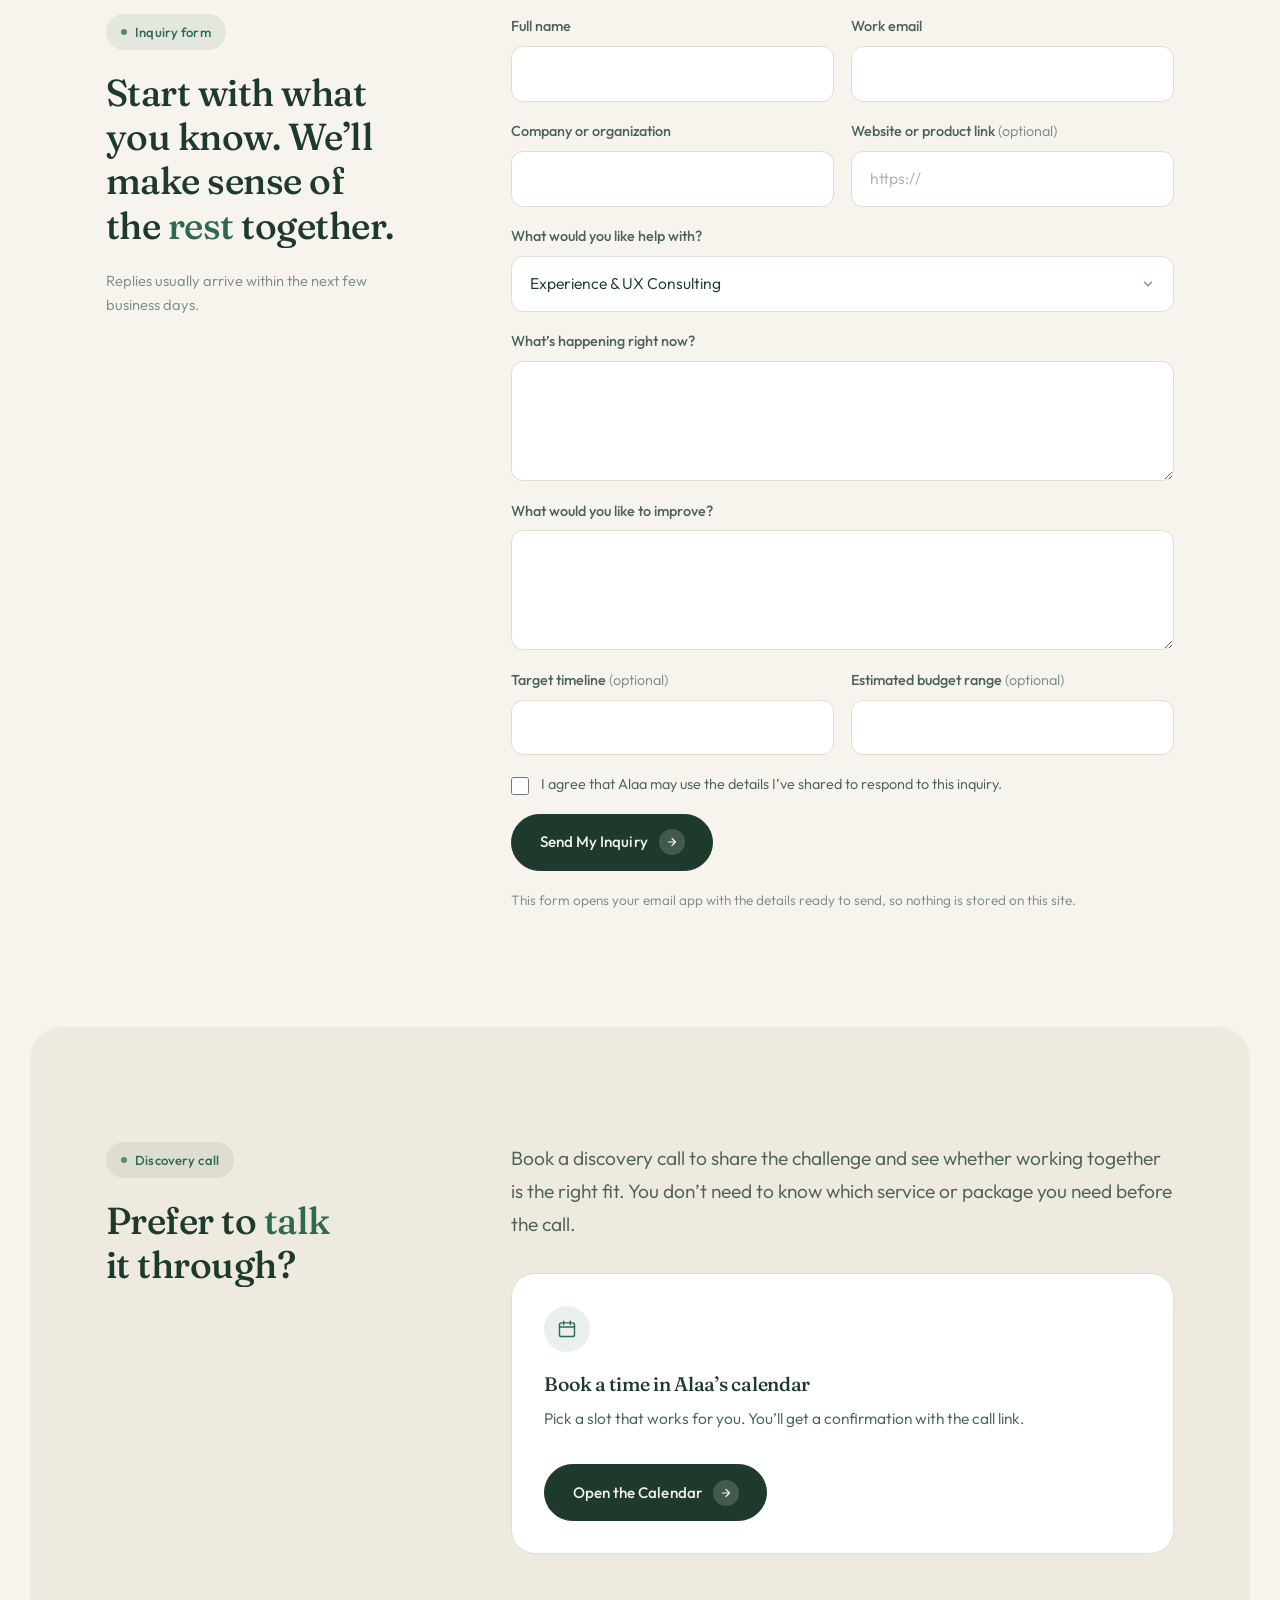
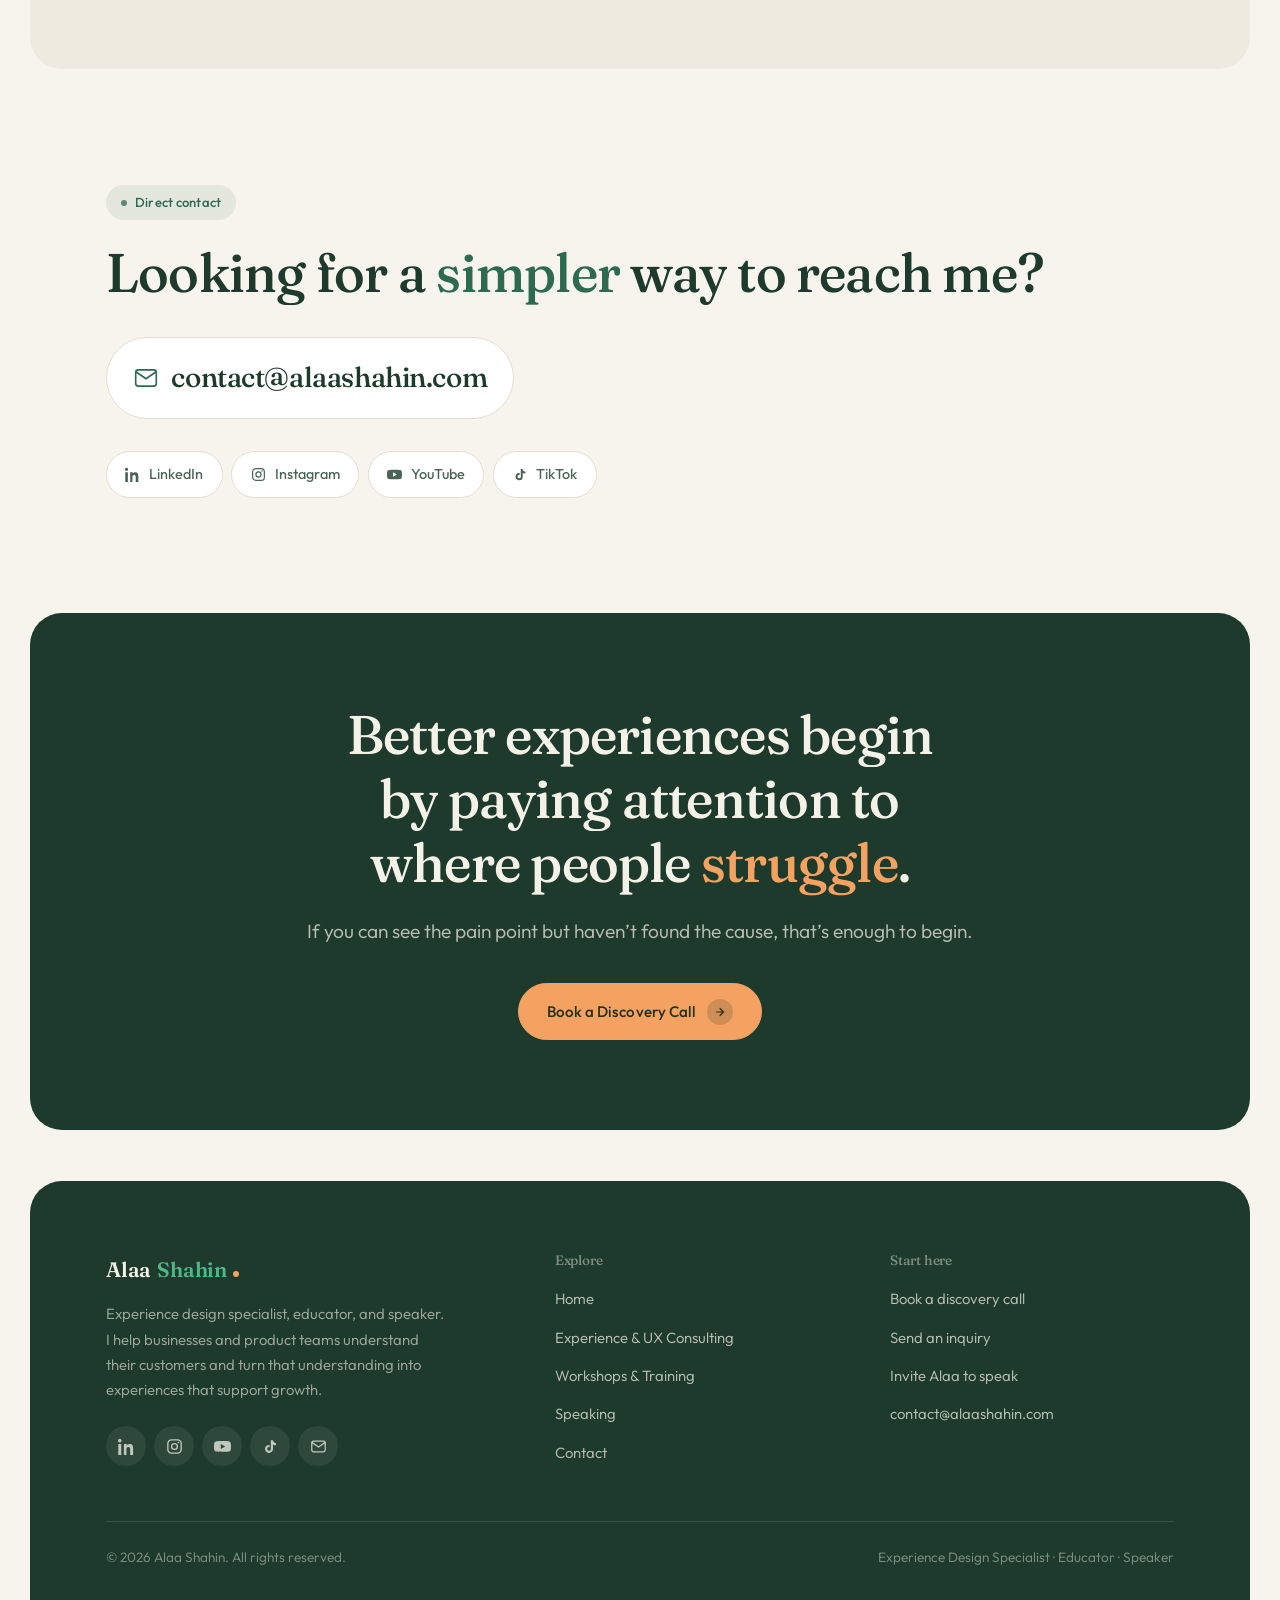
==== commit 57c347c2: "Correct the social handles and contact email All four profiles use the "thealaashahin" handle, not "" ====
--- a/contact/index.html
+++ b/contact/index.html
@@ -155,11 +155,11 @@
       <div>
         <div class="form-status" data-form-status hidden role="status">
           <strong data-ar="شكراً لمشاركتك التفاصيل.">Thank you for sharing the details.</strong>
-          <span data-ar="سأراجع استفسارك وأردّ عليك بالخطوة التالية الأكثر فائدة. إن لم يفتح برنامج البريد لديك، راسلني مباشرةً على alaa@alaashahin.com.">I&rsquo;ll review your inquiry and reply with the most useful next step. If your email app didn&rsquo;t open, write to me directly at alaa@alaashahin.com.</span>
+          <span data-ar="سأراجع استفسارك وأردّ عليك بالخطوة التالية الأكثر فائدة. إن لم يفتح برنامج البريد لديك، راسلني مباشرةً على contact@alaashahin.com.">I&rsquo;ll review your inquiry and reply with the most useful next step. If your email app didn&rsquo;t open, write to me directly at contact@alaashahin.com.</span>
         </div>
 
         <noscript>
-          <p class="form-status" data-ar="النموذج يحتاج إلى JavaScript. راسلني مباشرةً على alaa@alaashahin.com.">This form needs JavaScript. Please email me directly at alaa@alaashahin.com.</p>
+          <p class="form-status" data-ar="النموذج يحتاج إلى JavaScript. راسلني مباشرةً على contact@alaashahin.com.">This form needs JavaScript. Please email me directly at contact@alaashahin.com.</p>
         </noscript>
 
         <form class="form" data-inquiry-form novalidate>
@@ -272,26 +272,26 @@
     <h2 class="h-xl mt-2 measure" data-mask data-ar="تبحث عن طريقة <em>أبسط</em> للوصول إليّ؟">Looking for a <em>simpler</em> way to reach me?</h2>
 
     <p class="mt-3 reveal">
-      <a class="mail-big" href="mailto:alaa@alaashahin.com">
+      <a class="mail-big" href="mailto:contact@alaashahin.com">
         <svg width="26" height="26" viewBox="0 0 24 24" fill="none" stroke="currentColor" stroke-width="1.5" stroke-linecap="round" stroke-linejoin="round" aria-hidden="true"><rect x="2.5" y="4.5" width="19" height="15" rx="2.4"/><path d="m3 6.5 9 6.2 9-6.2"/></svg>
-        alaa@alaashahin.com
+        contact@alaashahin.com
       </a>
     </p>
 
     <div class="socials mt-3 reveal" style="--d:1">
-      <a class="social" href="https://www.linkedin.com/in/alaashahin" target="_blank" rel="noopener">
+      <a class="social" href="https://www.linkedin.com/in/thealaashahin/" target="_blank" rel="noopener">
         <svg width="15" height="15" viewBox="0 0 24 24" fill="currentColor" aria-hidden="true"><path d="M4.98 3.5A2.5 2.5 0 1 1 0 3.5a2.5 2.5 0 0 1 4.98 0zM.4 8.4h4.2V24H.4zM8.3 8.4h4v2.13h.06c.56-1.06 1.93-2.18 3.97-2.18 4.25 0 5.03 2.8 5.03 6.43V24h-4.19v-7.36c0-1.76-.03-4.02-2.45-4.02-2.45 0-2.83 1.92-2.83 3.9V24H8.3z"/></svg>
         LinkedIn
       </a>
-      <a class="social" href="https://www.instagram.com/alaashahin" target="_blank" rel="noopener">
+      <a class="social" href="https://www.instagram.com/thealaashahin/" target="_blank" rel="noopener">
         <svg width="15" height="15" viewBox="0 0 24 24" fill="none" stroke="currentColor" stroke-width="1.9" aria-hidden="true"><rect x="2.6" y="2.6" width="18.8" height="18.8" rx="5.2"/><circle cx="12" cy="12" r="4.1"/><circle cx="17.6" cy="6.4" r="1.15" fill="currentColor" stroke="none"/></svg>
         Instagram
       </a>
-      <a class="social" href="https://www.youtube.com/@alaashahin" target="_blank" rel="noopener">
+      <a class="social" href="https://www.youtube.com/@TheAlaaShahin" target="_blank" rel="noopener">
         <svg width="15" height="15" viewBox="0 0 24 24" fill="currentColor" aria-hidden="true"><path d="M23.5 6.9a3 3 0 0 0-2.1-2.1C19.5 4.3 12 4.3 12 4.3s-7.5 0-9.4.5A3 3 0 0 0 .5 6.9C0 8.8 0 12 0 12s0 3.2.5 5.1a3 3 0 0 0 2.1 2.1c1.9.5 9.4.5 9.4.5s7.5 0 9.4-.5a3 3 0 0 0 2.1-2.1C24 15.2 24 12 24 12s0-3.2-.5-5.1zM9.6 15.6V8.4l6.2 3.6z"/></svg>
         YouTube
       </a>
-      <a class="social" href="https://www.tiktok.com/@alaashahin" target="_blank" rel="noopener">
+      <a class="social" href="https://www.tiktok.com/@thealaashahin" target="_blank" rel="noopener">
         <svg width="15" height="15" viewBox="0 0 24 24" fill="currentColor" aria-hidden="true"><path d="M16.6 5.82A4.28 4.28 0 0 1 15.54 3h-3.09v12.4a2.59 2.59 0 1 1-1.83-2.48V9.77a5.68 5.68 0 1 0 4.92 5.63V9.01a7.35 7.35 0 0 0 4.3 1.38V7.3a4.28 4.28 0 0 1-3.24-1.48z"/></svg>
         TikTok
       </a>
@@ -321,11 +321,11 @@
         <a class="brand" href="../index.html" data-ar="آلاء <span class='brand__last'>شاهين</span> <span class='brand__dot' aria-hidden='true'></span>">Alaa <span class="brand__last">Shahin</span> <span class="brand__dot" aria-hidden="true"></span></a>
         <p class="foot__tag" data-ar="أخصائية تصميم تجربة ومدرِّبة ومتحدثة. أساعد الشركات وفرق المنتجات على فهم عملائها وتحويل ذلك الفهم إلى تجارب تدعم النمو.">Experience design specialist, educator, and speaker. I help businesses and product teams understand their customers and turn that understanding into experiences that support growth.</p>
         <div class="foot__socials">
-          <a class="foot__social" href="https://www.linkedin.com/in/alaashahin" target="_blank" rel="noopener" aria-label="LinkedIn"><svg width="17" height="17" viewBox="0 0 24 24" fill="currentColor" aria-hidden="true"><path d="M4.98 3.5A2.5 2.5 0 1 1 0 3.5a2.5 2.5 0 0 1 4.98 0zM.4 8.4h4.2V24H.4zM8.3 8.4h4v2.13h.06c.56-1.06 1.93-2.18 3.97-2.18 4.25 0 5.03 2.8 5.03 6.43V24h-4.19v-7.36c0-1.76-.03-4.02-2.45-4.02-2.45 0-2.83 1.92-2.83 3.9V24H8.3z"/></svg></a>
-          <a class="foot__social" href="https://www.instagram.com/alaashahin" target="_blank" rel="noopener" aria-label="Instagram"><svg width="17" height="17" viewBox="0 0 24 24" fill="none" stroke="currentColor" stroke-width="1.9" aria-hidden="true"><rect x="2.6" y="2.6" width="18.8" height="18.8" rx="5.2"/><circle cx="12" cy="12" r="4.1"/><circle cx="17.6" cy="6.4" r="1.15" fill="currentColor" stroke="none"/></svg></a>
-          <a class="foot__social" href="https://www.youtube.com/@alaashahin" target="_blank" rel="noopener" aria-label="YouTube"><svg width="17" height="17" viewBox="0 0 24 24" fill="currentColor" aria-hidden="true"><path d="M23.5 6.9a3 3 0 0 0-2.1-2.1C19.5 4.3 12 4.3 12 4.3s-7.5 0-9.4.5A3 3 0 0 0 .5 6.9C0 8.8 0 12 0 12s0 3.2.5 5.1a3 3 0 0 0 2.1 2.1c1.9.5 9.4.5 9.4.5s7.5 0 9.4-.5a3 3 0 0 0 2.1-2.1C24 15.2 24 12 24 12s0-3.2-.5-5.1zM9.6 15.6V8.4l6.2 3.6z"/></svg></a>
-          <a class="foot__social" href="https://www.tiktok.com/@alaashahin" target="_blank" rel="noopener" aria-label="TikTok"><svg width="17" height="17" viewBox="0 0 24 24" fill="currentColor" aria-hidden="true"><path d="M16.6 5.82A4.28 4.28 0 0 1 15.54 3h-3.09v12.4a2.59 2.59 0 1 1-1.83-2.48V9.77a5.68 5.68 0 1 0 4.92 5.63V9.01a7.35 7.35 0 0 0 4.3 1.38V7.3a4.28 4.28 0 0 1-3.24-1.48z"/></svg></a>
-          <a class="foot__social" href="mailto:alaa@alaashahin.com" aria-label="Email"><svg width="17" height="17" viewBox="0 0 24 24" fill="none" stroke="currentColor" stroke-width="1.8" stroke-linecap="round" stroke-linejoin="round" aria-hidden="true"><rect x="2.5" y="4.5" width="19" height="15" rx="2.4"/><path d="m3 6.5 9 6.2 9-6.2"/></svg></a>
+          <a class="foot__social" href="https://www.linkedin.com/in/thealaashahin/" target="_blank" rel="noopener" aria-label="LinkedIn"><svg width="17" height="17" viewBox="0 0 24 24" fill="currentColor" aria-hidden="true"><path d="M4.98 3.5A2.5 2.5 0 1 1 0 3.5a2.5 2.5 0 0 1 4.98 0zM.4 8.4h4.2V24H.4zM8.3 8.4h4v2.13h.06c.56-1.06 1.93-2.18 3.97-2.18 4.25 0 5.03 2.8 5.03 6.43V24h-4.19v-7.36c0-1.76-.03-4.02-2.45-4.02-2.45 0-2.83 1.92-2.83 3.9V24H8.3z"/></svg></a>
+          <a class="foot__social" href="https://www.instagram.com/thealaashahin/" target="_blank" rel="noopener" aria-label="Instagram"><svg width="17" height="17" viewBox="0 0 24 24" fill="none" stroke="currentColor" stroke-width="1.9" aria-hidden="true"><rect x="2.6" y="2.6" width="18.8" height="18.8" rx="5.2"/><circle cx="12" cy="12" r="4.1"/><circle cx="17.6" cy="6.4" r="1.15" fill="currentColor" stroke="none"/></svg></a>
+          <a class="foot__social" href="https://www.youtube.com/@TheAlaaShahin" target="_blank" rel="noopener" aria-label="YouTube"><svg width="17" height="17" viewBox="0 0 24 24" fill="currentColor" aria-hidden="true"><path d="M23.5 6.9a3 3 0 0 0-2.1-2.1C19.5 4.3 12 4.3 12 4.3s-7.5 0-9.4.5A3 3 0 0 0 .5 6.9C0 8.8 0 12 0 12s0 3.2.5 5.1a3 3 0 0 0 2.1 2.1c1.9.5 9.4.5 9.4.5s7.5 0 9.4-.5a3 3 0 0 0 2.1-2.1C24 15.2 24 12 24 12s0-3.2-.5-5.1zM9.6 15.6V8.4l6.2 3.6z"/></svg></a>
+          <a class="foot__social" href="https://www.tiktok.com/@thealaashahin" target="_blank" rel="noopener" aria-label="TikTok"><svg width="17" height="17" viewBox="0 0 24 24" fill="currentColor" aria-hidden="true"><path d="M16.6 5.82A4.28 4.28 0 0 1 15.54 3h-3.09v12.4a2.59 2.59 0 1 1-1.83-2.48V9.77a5.68 5.68 0 1 0 4.92 5.63V9.01a7.35 7.35 0 0 0 4.3 1.38V7.3a4.28 4.28 0 0 1-3.24-1.48z"/></svg></a>
+          <a class="foot__social" href="mailto:contact@alaashahin.com" aria-label="Email"><svg width="17" height="17" viewBox="0 0 24 24" fill="none" stroke="currentColor" stroke-width="1.8" stroke-linecap="round" stroke-linejoin="round" aria-hidden="true"><rect x="2.5" y="4.5" width="19" height="15" rx="2.4"/><path d="m3 6.5 9 6.2 9-6.2"/></svg></a>
         </div>
       </div>
 
@@ -345,8 +345,8 @@
         <ul class="foot__list">
           <li><a href="https://calendar.app.google/dumF27oX3baRqBdA6" target="_blank" rel="noopener" data-ar="احجز مكالمة استكشافية">Book a discovery call</a></li>
           <li><a href="../contact/#inquiry-form" data-ar="أرسل استفساراً">Send an inquiry</a></li>
-          <li><a href="mailto:alaa@alaashahin.com?subject=Invite%20Alaa%20to%20Speak" data-ar="ادعُ آلاء للتحدث">Invite Alaa to speak</a></li>
-          <li><a href="mailto:alaa@alaashahin.com">alaa@alaashahin.com</a></li>
+          <li><a href="mailto:contact@alaashahin.com?subject=Invite%20Alaa%20to%20Speak" data-ar="ادعُ آلاء للتحدث">Invite Alaa to speak</a></li>
+          <li><a href="mailto:contact@alaashahin.com">contact@alaashahin.com</a></li>
         </ul>
       </div>
     </div>
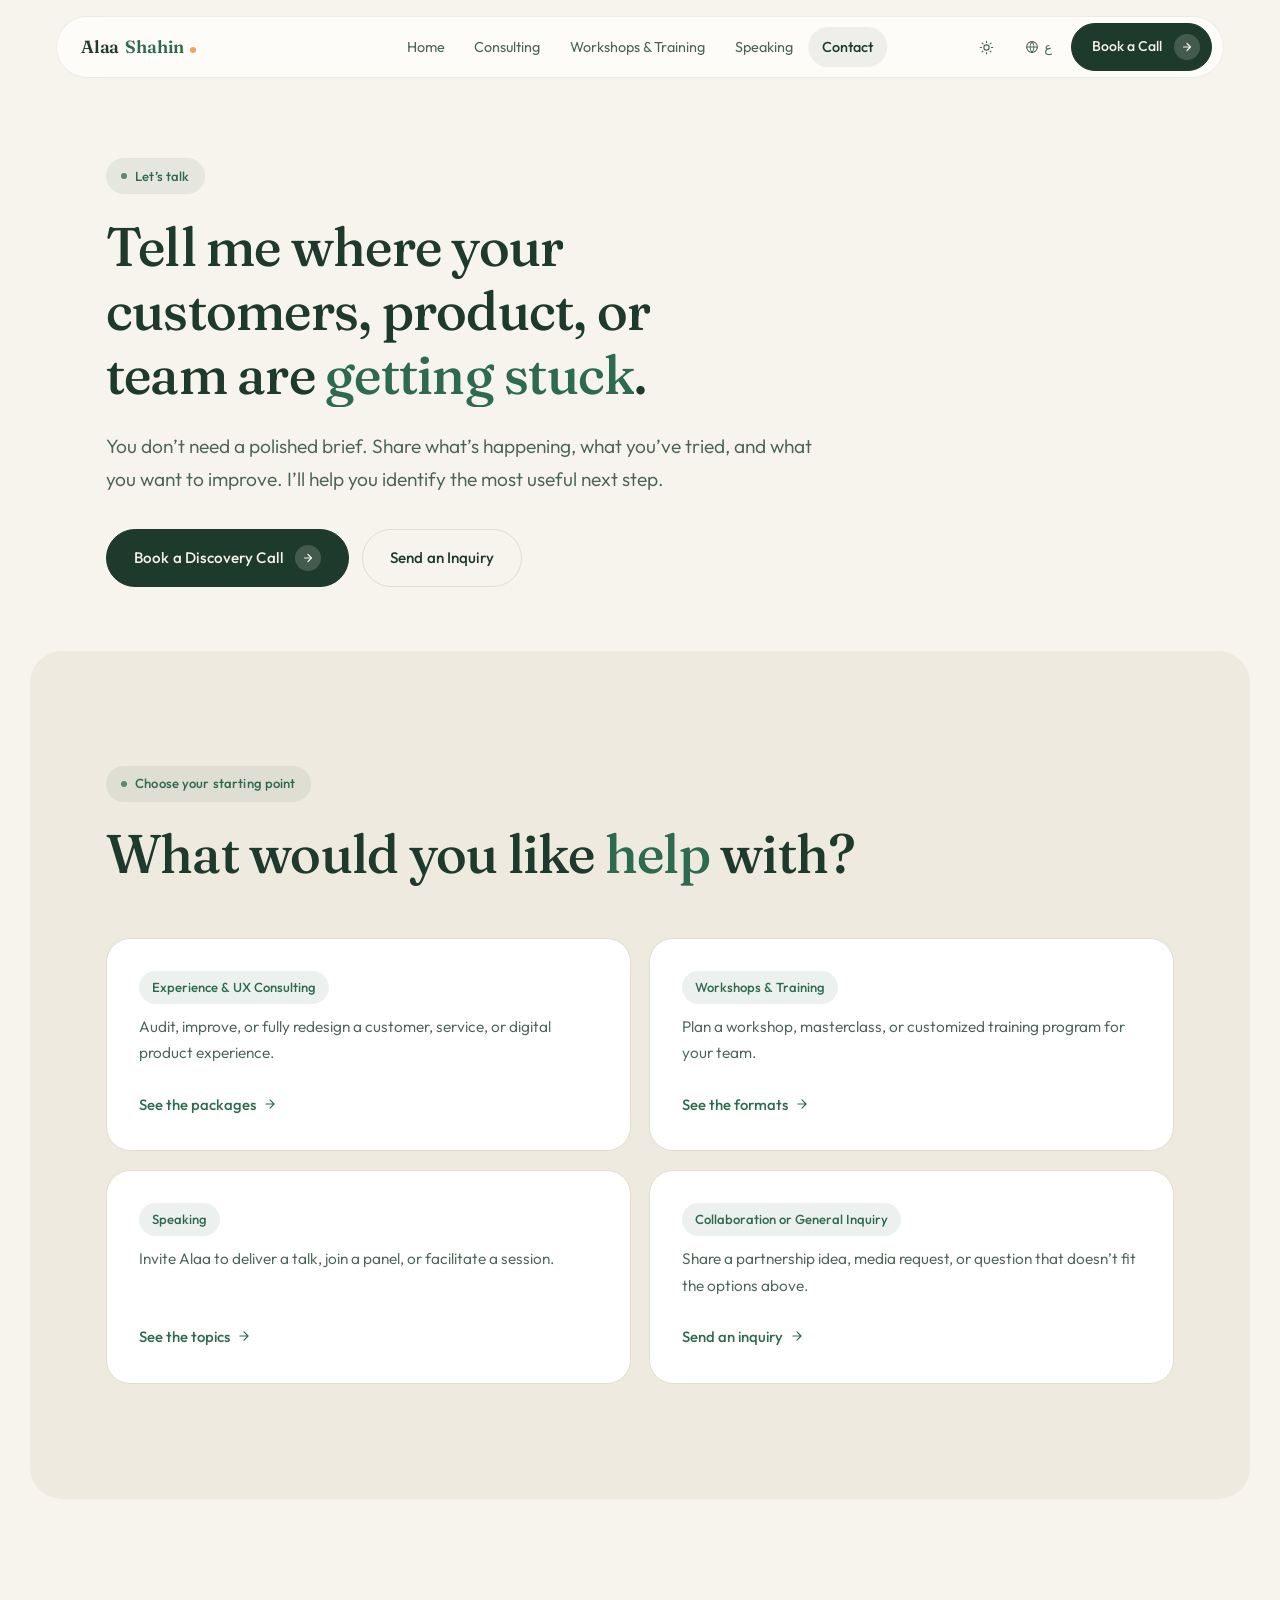
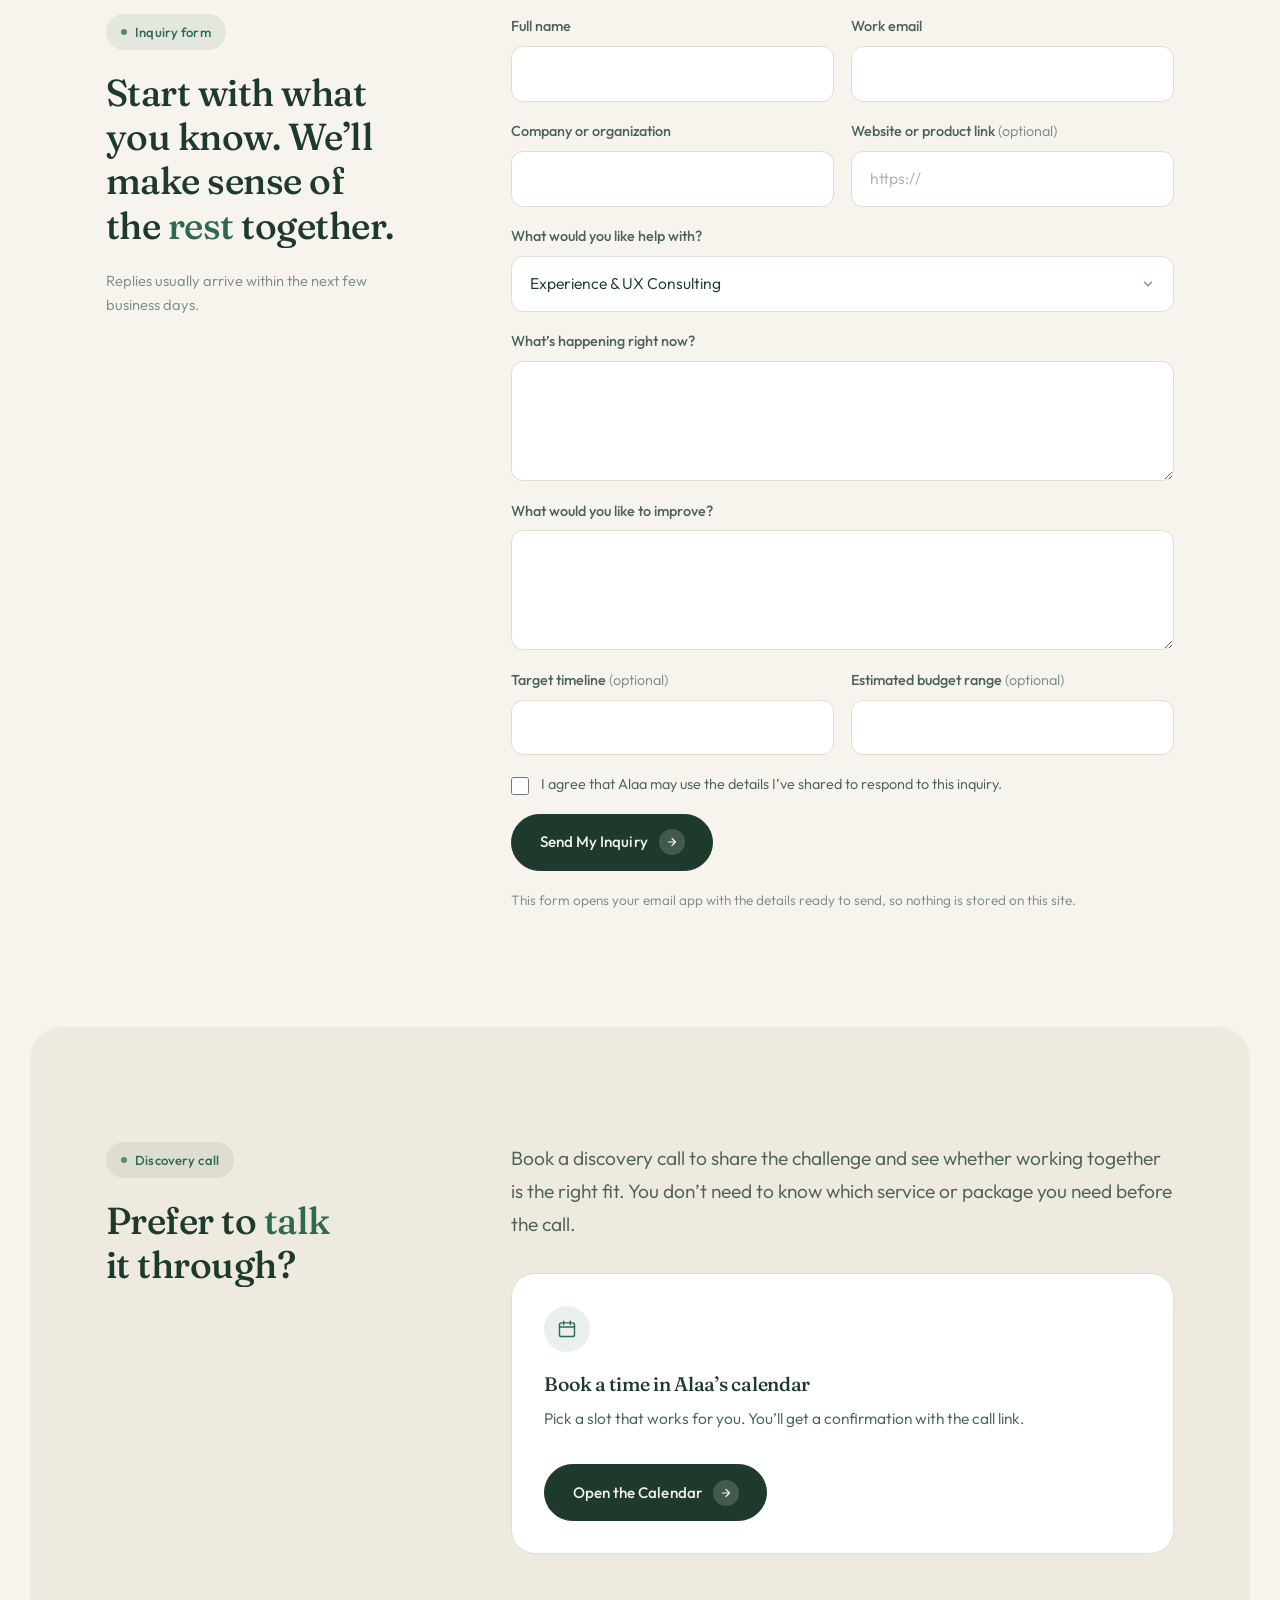
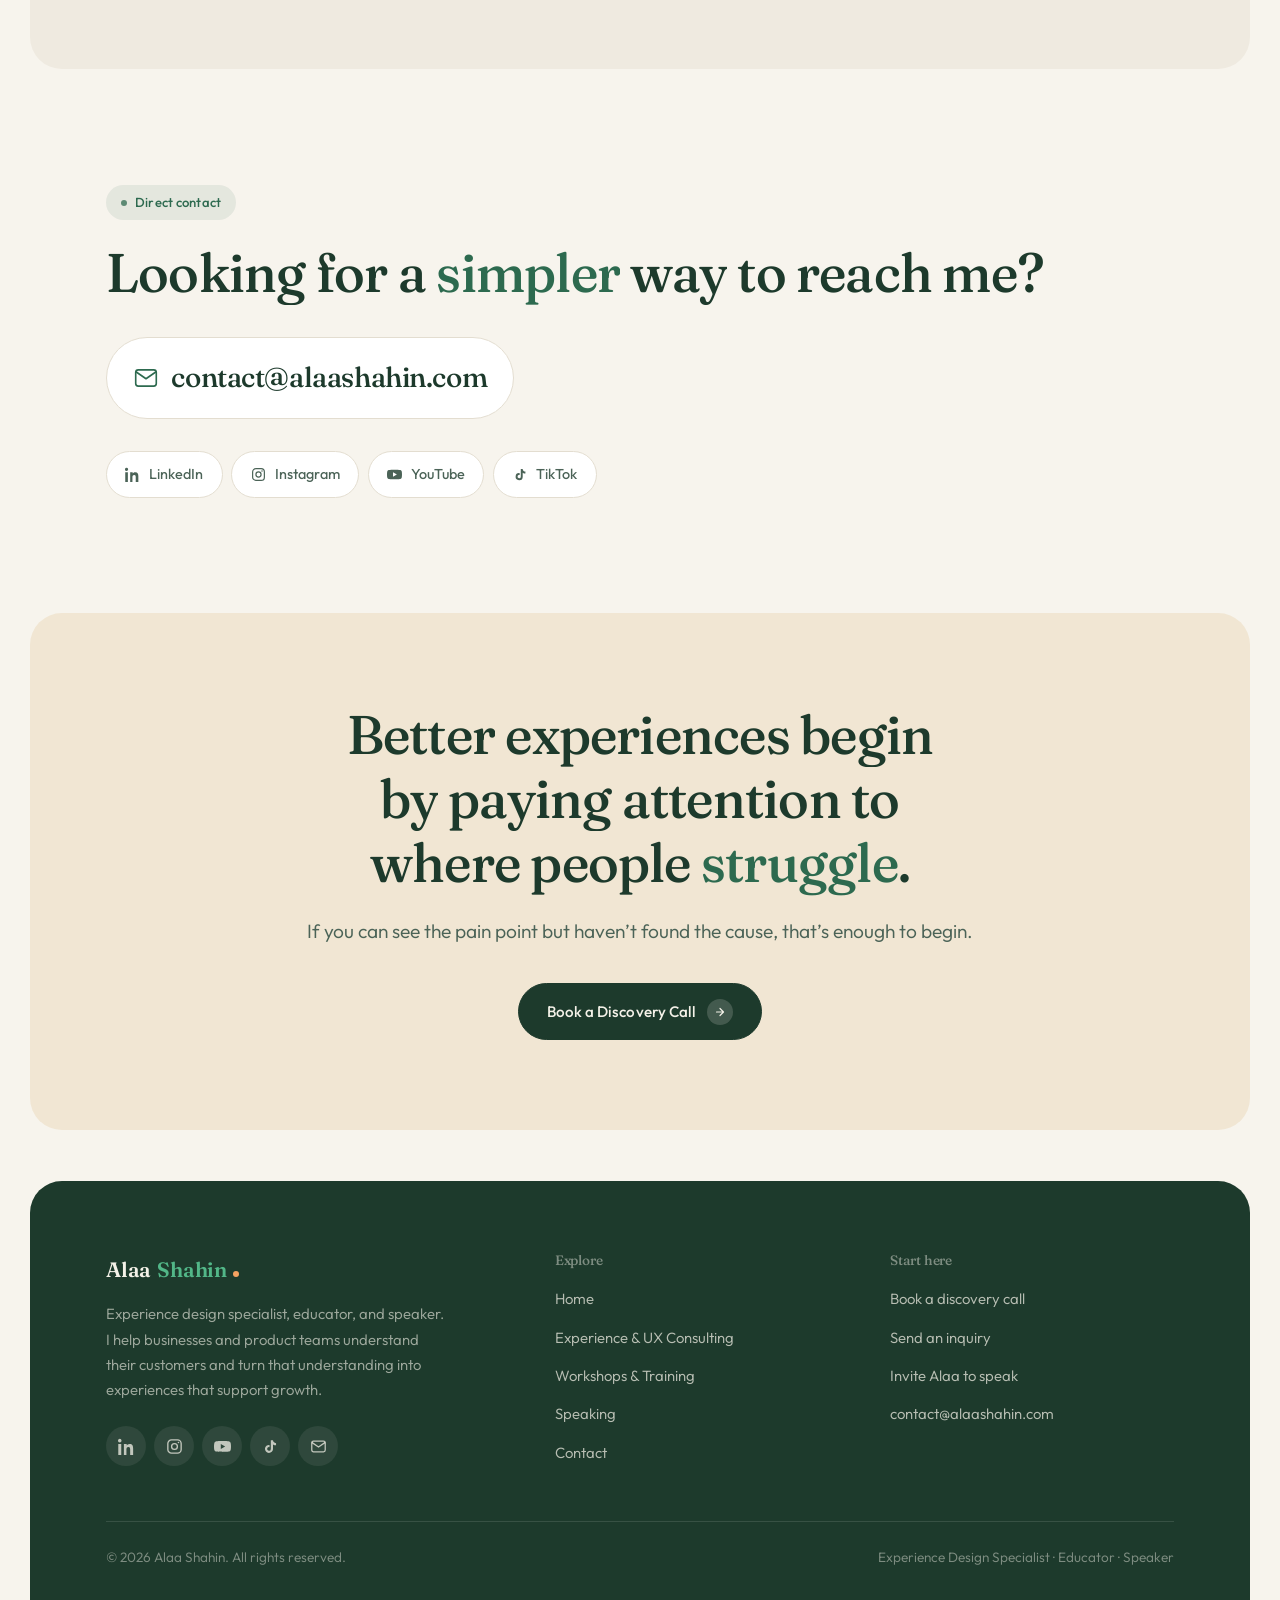
==== commit 4ae6f883: "Stop the CTA band and footer stacking two greens Both blocks were forest green with only a thin crea" ====
--- a/contact/index.html
+++ b/contact/index.html
@@ -305,7 +305,7 @@
     <h2 class="h-xl" data-mask data-ar="التجارب الأفضل تبدأ بالانتباه إلى المواضع التي <em>يتعثّر</em> فيها الناس.">Better experiences begin by paying attention to where people <em>struggle</em>.</h2>
     <p class="lede" data-ar="إن كنت ترى نقطة الألم لكنك لم تجد سببها بعد، فهذا يكفي للبدء.">If you can see the pain point but haven&rsquo;t found the cause, that&rsquo;s enough to begin.</p>
     <div class="btn-group">
-      <a class="btn btn--amber" href="https://calendar.app.google/dumF27oX3baRqBdA6" target="_blank" rel="noopener">
+      <a class="btn" href="https://calendar.app.google/dumF27oX3baRqBdA6" target="_blank" rel="noopener">
         <span data-ar="احجز مكالمة استكشافية">Book a Discovery Call</span>
         <span class="btn__arrow" aria-hidden="true"><svg width="12" height="12" viewBox="0 0 24 24" fill="none" stroke="currentColor" stroke-width="2.4" stroke-linecap="round" stroke-linejoin="round"><path d="M5 12h13M12 5l7 7-7 7"/></svg></span>
       </a>
--- a/assets/css/site.css
+++ b/assets/css/site.css
@@ -32,6 +32,8 @@
   --cream-3:  #E5DFD2;
   --surface:  #FFFFFF;
   --surface-2:#FBF9F5;
+  --sand:     #F1E6D3;   /* warm panel — the closing invitation */
+  --deep-panel: #1D3A2C; /* footer ground; --forest goes lighter in dark mode */
 
   --line:      #E3DDD0;
   --line-soft: #EDE8DD;
@@ -82,6 +84,8 @@
   --cream-3:  #1B3025;
   --surface:  #16261D;
   --surface-2:#1A2C21;
+  --sand:     #23301F;
+  --deep-panel: #16261D;
 
   --line:      #24382C;
   --line-soft: #1C2C23;
@@ -166,7 +170,7 @@
   max-width: calc(var(--wrap) - (var(--panel-inset) * 2));
 }
 .section--tint { background: var(--cream-2); }
-.section--dark { background: var(--forest); color: rgba(244,241,232,.78); }
+.section--dark { background: var(--deep-panel); color: rgba(244,241,232,.78); }
 .section--dark h1, .section--dark h2, .section--dark h3, .section--dark h4 { color: var(--on-dark); }
 .section--dark em { color: var(--amber); }
 
@@ -483,53 +487,130 @@
   .erow__cta { grid-column: 2; margin-top: .4rem; }
 }
 
-/* ── 12. PROCESS ──────────────────────────────────────────── */
-.process { position: relative; margin-top: clamp(2rem, 4vw, 3rem); }
+/* ── 12. PROCESS — centre rail, alternating sides, ghost watermarks ── */
+.process-head { text-align: center; margin-inline: auto; max-width: 42rem; }
+.process-head .eyebrow { margin-inline: auto; }
+/* the one place emphasis is set in italic, matching the section's design */
+.process-head em { font-style: italic; }
+[dir="rtl"] .process-head em { font-style: normal; }
+
+.process { position: relative; margin-top: clamp(3rem, 6vw, 5rem); }
+
 .process__rail {
-  position: absolute; inset-inline-start: 23px; top: 12px; bottom: 12px; width: 2px;
-  background: var(--line); border-radius: 2px;
-}
-.section--dark .process__rail { background: rgba(244,241,232,.14); }
+  position: absolute; inset-inline-start: 50%; top: 0; bottom: 0;
+  width: 2px; transform: translateX(-50%); z-index: 0;
+}
+.process__rail-track {
+  position: absolute; inset: 0; opacity: .7;
+  background: repeating-linear-gradient(
+    to bottom, var(--line) 0 10px, transparent 10px 22px);
+}
 .process__rail-fill {
-  position: absolute; inset-inline-start: 0; top: 0; width: 2px; border-radius: 2px;
-  background: linear-gradient(var(--forest-mid), var(--amber));
-  height: 0; transition: height .12s linear;
-}
+  position: absolute; top: 0; inset-inline: 0; height: 0; border-radius: 1px;
+  background: linear-gradient(to bottom, var(--forest-mid), var(--sage));
+  transition: height .12s ease-out;
+}
+
 .pstep {
-  position: relative; display: grid;
-  grid-template-columns: 48px minmax(0, 1fr);
-  gap: clamp(1.1rem, 2.6vw, 2rem);
-  padding-bottom: clamp(1.5rem, 3vw, 2.2rem);
+  position: relative; z-index: 1;
+  display: flex; align-items: flex-start;
+  margin-bottom: clamp(3rem, 7vw, 5.5rem);
+}
+.pstep:last-child { margin-bottom: 0; }
+
+.pstep__node {
+  position: absolute; inset-inline-start: 50%; top: .35rem; z-index: 2;
+  width: 56px; height: 56px; border-radius: 50%;
+  display: grid; place-items: center;
+  background: var(--cream-2); border: 2px solid var(--line);
+  font-family: var(--f-display); font-size: .9rem; font-weight: 600; color: var(--ink-3);
+  transform: translateX(-50%) scale(.62); opacity: 0;
+  transition: background-color .5s var(--ease), color .5s var(--ease),
+              border-color .5s var(--ease), box-shadow .5s var(--ease),
+              transform .6s cubic-bezier(.34,1.56,.64,1), opacity .5s;
+}
+.pstep.is-in .pstep__node {
+  background: var(--forest); border-color: var(--forest); color: var(--on-dark);
+  transform: translateX(-50%) scale(1); opacity: 1;
+  box-shadow: 0 0 0 7px color-mix(in oklab, var(--sage) 16%, transparent);
+}
+
+.pstep__body {
+  position: relative;
+  width: calc(50% - clamp(2rem, 4vw, 3.25rem));
+  opacity: 0;
   transition: opacity .7s var(--ease), transform .7s var(--ease);
 }
-.pstep:last-child { padding-bottom: 0; }
-.pstep__node {
-  position: relative; z-index: 1;
-  width: 48px; height: 48px; border-radius: 50%;
-  display: grid; place-items: center;
-  background: var(--cream-2); border: 1px solid var(--line);
-  font-family: var(--f-display); font-size: .9rem; font-weight: 600; color: var(--ink-3);
-  transition: background-color .5s var(--ease), color .5s var(--ease), border-color .5s var(--ease);
-}
-.pstep.is-in .pstep__node { background: var(--forest); border-color: var(--forest); color: var(--on-dark); }
-.section--dark .pstep__node { background: rgba(244,241,232,.07); border-color: rgba(244,241,232,.16); color: rgba(244,241,232,.6); }
-.section--dark .pstep.is-in .pstep__node { background: var(--amber); border-color: var(--amber); color: #23301F; }
-.pstep__card {
-  background: var(--surface); border: 1px solid var(--line); border-radius: var(--r-lg);
-  padding: clamp(1.4rem, 2.6vw, 2rem);
-  transition: box-shadow .4s var(--ease), transform .4s var(--ease), border-color .4s var(--ease);
-}
-.pstep:hover .pstep__card { box-shadow: var(--shadow-md); transform: translateY(-2px); border-color: transparent; }
-.section--dark .pstep__card { background: rgba(244,241,232,.05); border-color: rgba(244,241,232,.11); }
-.section--dark .pstep:hover .pstep__card { background: rgba(244,241,232,.08); box-shadow: none; }
+.pstep.is-in .pstep__body { opacity: 1; transform: translateX(0); }
+
+/* the oversized word sitting behind each step */
+.pstep__body::before {
+  content: attr(data-ghost);
+  position: absolute; top: -.7rem; z-index: -1;
+  font-family: var(--f-display);
+  font-size: clamp(3.25rem, 6.5vw, 5.5rem); font-weight: 400;
+  text-transform: uppercase; letter-spacing: .01em; line-height: 1;
+  color: var(--forest-mid); white-space: nowrap; pointer-events: none;
+  opacity: 0; transition: opacity .9s .15s;
+}
+.pstep.is-in .pstep__body::before { opacity: .11; }
+[data-theme="dark"] .pstep.is-in .pstep__body::before { opacity: .07; }
+[dir="rtl"] .pstep__body::before { text-transform: none; }
+
+/* 01 and 03 sit right of the rail; 02 sits left */
+.pstep:nth-of-type(odd) { justify-content: flex-end; }
+.pstep:nth-of-type(odd) .pstep__body {
+  text-align: start; padding-inline-start: clamp(1.5rem, 3vw, 2.5rem);
+  transform: translateX(40px);
+}
+.pstep:nth-of-type(odd) .pstep__body::before { inset-inline-start: clamp(1.5rem, 3vw, 2.5rem); }
+[dir="rtl"] .pstep:nth-of-type(odd) .pstep__body { transform: translateX(-40px); }
+
+.pstep:nth-of-type(even) { justify-content: flex-start; }
+.pstep:nth-of-type(even) .pstep__body {
+  text-align: end; padding-inline-end: clamp(1.5rem, 3vw, 2.5rem);
+  transform: translateX(-40px);
+}
+.pstep:nth-of-type(even) .pstep__body::before { inset-inline-end: clamp(1.5rem, 3vw, 2.5rem); }
+[dir="rtl"] .pstep:nth-of-type(even) .pstep__body { transform: translateX(40px); }
+
 .pstep__label {
-  display: inline-block; font-size: .8rem; font-weight: 500; color: var(--gold);
-  margin-bottom: .6rem;
-}
-.section--dark .pstep__label { color: var(--amber); }
-.pstep__title { margin-bottom: .55rem; }
-.pstep__desc { color: var(--ink-2); max-width: 62ch; font-size: .98rem; }
-.section--dark .pstep__desc { color: rgba(244,241,232,.7); }
+  display: block; font-size: .78rem; font-weight: 600; letter-spacing: .1em;
+  text-transform: uppercase; color: var(--forest-mid); margin-bottom: .5rem;
+}
+[dir="rtl"] .pstep__label { letter-spacing: 0; text-transform: none; font-size: .88rem; }
+.pstep__title { margin-bottom: .7rem; }
+.pstep__desc { color: var(--ink-2); font-size: .97rem; }
+
+.process-cta { position: relative; z-index: 1; text-align: center; padding-top: clamp(2.5rem, 5vw, 3.5rem); }
+.process-cta .btn-group { justify-content: center; }
+
+/* Single column below the fold-point: rail to the side, everything right of it */
+@media (max-width: 820px) {
+  .process__rail { inset-inline-start: 27px; transform: none; }
+  .pstep { justify-content: flex-start !important; margin-bottom: clamp(2.5rem, 6vw, 3.5rem); }
+  .pstep__node { inset-inline-start: 27px; width: 48px; height: 48px; }
+  .pstep.is-in .pstep__node { transform: translateX(-50%) scale(1); }
+  .pstep__body,
+  .pstep:nth-of-type(odd) .pstep__body,
+  .pstep:nth-of-type(even) .pstep__body {
+    width: 100%; text-align: start;
+    padding-inline: calc(27px + 2.5rem) 0;
+    transform: translateX(24px);
+  }
+  [dir="rtl"] .pstep:nth-of-type(odd) .pstep__body,
+  [dir="rtl"] .pstep:nth-of-type(even) .pstep__body { transform: translateX(-24px); }
+  .pstep:nth-of-type(odd) .pstep__body::before,
+  .pstep:nth-of-type(even) .pstep__body::before {
+    inset-inline: calc(27px + 2.5rem) auto;
+    font-size: clamp(2.6rem, 11vw, 3.6rem);
+  }
+}
+
+@media (prefers-reduced-motion: reduce) {
+  .pstep__body { transform: none !important; }
+  .pstep__node { transform: translateX(-50%) scale(1) !important; opacity: 1 !important; }
+}
 
 /* ── 13. CARD GRIDS ───────────────────────────────────────── */
 .cards { display: grid; gap: clamp(.85rem, 1.8vw, 1.15rem); }
@@ -733,18 +814,24 @@
 .section--dark .takeaways svg { color: var(--amber); }
 
 /* ── 21. CTA BAND — a rounded dark panel ──────────────────── */
+/* Warm sand, not forest — the footer directly below is the page's only
+   dark block, and stacking two greens read as one mass with a seam. */
 .cta-band {
   position: relative; overflow: hidden;
-  background: var(--forest); color: rgba(244,241,232,.78);
+  background: var(--sand); color: var(--ink-2);
   margin-bottom: clamp(2rem, 4vw, 3.5rem);
   padding-block: clamp(3.5rem, 7vw, 6rem);
   text-align: center;
 }
 .cta-band__glow, .cta-band__grid { display: none; }
-.cta-band h2 { color: var(--on-dark); max-width: 20ch; margin-inline: auto; }
-.cta-band em { color: var(--amber); }
-.cta-band .lede { color: rgba(244,241,232,.72); margin-inline: auto; margin-top: 1.2rem; max-width: 54ch; }
+.cta-band h2 { color: var(--ink); max-width: 20ch; margin-inline: auto; }
+.cta-band em { color: var(--forest-mid); }
+[data-theme="dark"] .cta-band em { color: var(--amber); }
+.cta-band .lede { color: var(--ink-2); margin-inline: auto; margin-top: 1.2rem; max-width: 54ch; }
 .cta-band .btn-group { justify-content: center; margin-top: 2.2rem; }
+/* ghost button needs a readable edge on sand */
+.cta-band .btn--ghost { --btn-bd: color-mix(in oklab, var(--ink) 22%, transparent); }
+.cta-band .btn--ghost:hover { --btn-bg: var(--surface); --btn-bd: transparent; }
 
 /* ── 22. FORM ─────────────────────────────────────────────── */
 .form { display: grid; gap: 1.1rem; }
@@ -824,7 +911,7 @@
 
 /* ── 25. FOOTER ───────────────────────────────────────────── */
 .site-foot {
-  background: var(--forest); color: rgba(244,241,232,.68);
+  background: var(--deep-panel); color: rgba(244,241,232,.68);
   border-radius: var(--r-xl) var(--r-xl) 0 0;
   padding-block: clamp(3rem, 5.5vw, 4.5rem) 2rem;
 }
@@ -880,8 +967,6 @@
 .js .mask-word > i { transform: translateY(105%); opacity: 0; }
 .js .is-in .mask-word > i { transform: none; opacity: 1; }
 
-.js .pstep { opacity: 0; transform: translateY(20px); }
-.js .pstep.is-in { opacity: 1; transform: none; }
 
 .underline-word { position: relative; display: inline-block; white-space: nowrap; }
 .underline-word::after {
@@ -899,7 +984,8 @@
     animation-duration: .001ms !important; animation-iteration-count: 1 !important;
     transition-duration: .001ms !important; scroll-behavior: auto !important;
   }
-  .reveal, .pstep { opacity: 1 !important; transform: none !important; }
+  .reveal { opacity: 1 !important; transform: none !important; }
+  .pstep__body { opacity: 1 !important; }
   .mask-word > i { transform: none !important; opacity: 1 !important; }
   .underline-word::after { transform: scaleX(1) !important; }
 }
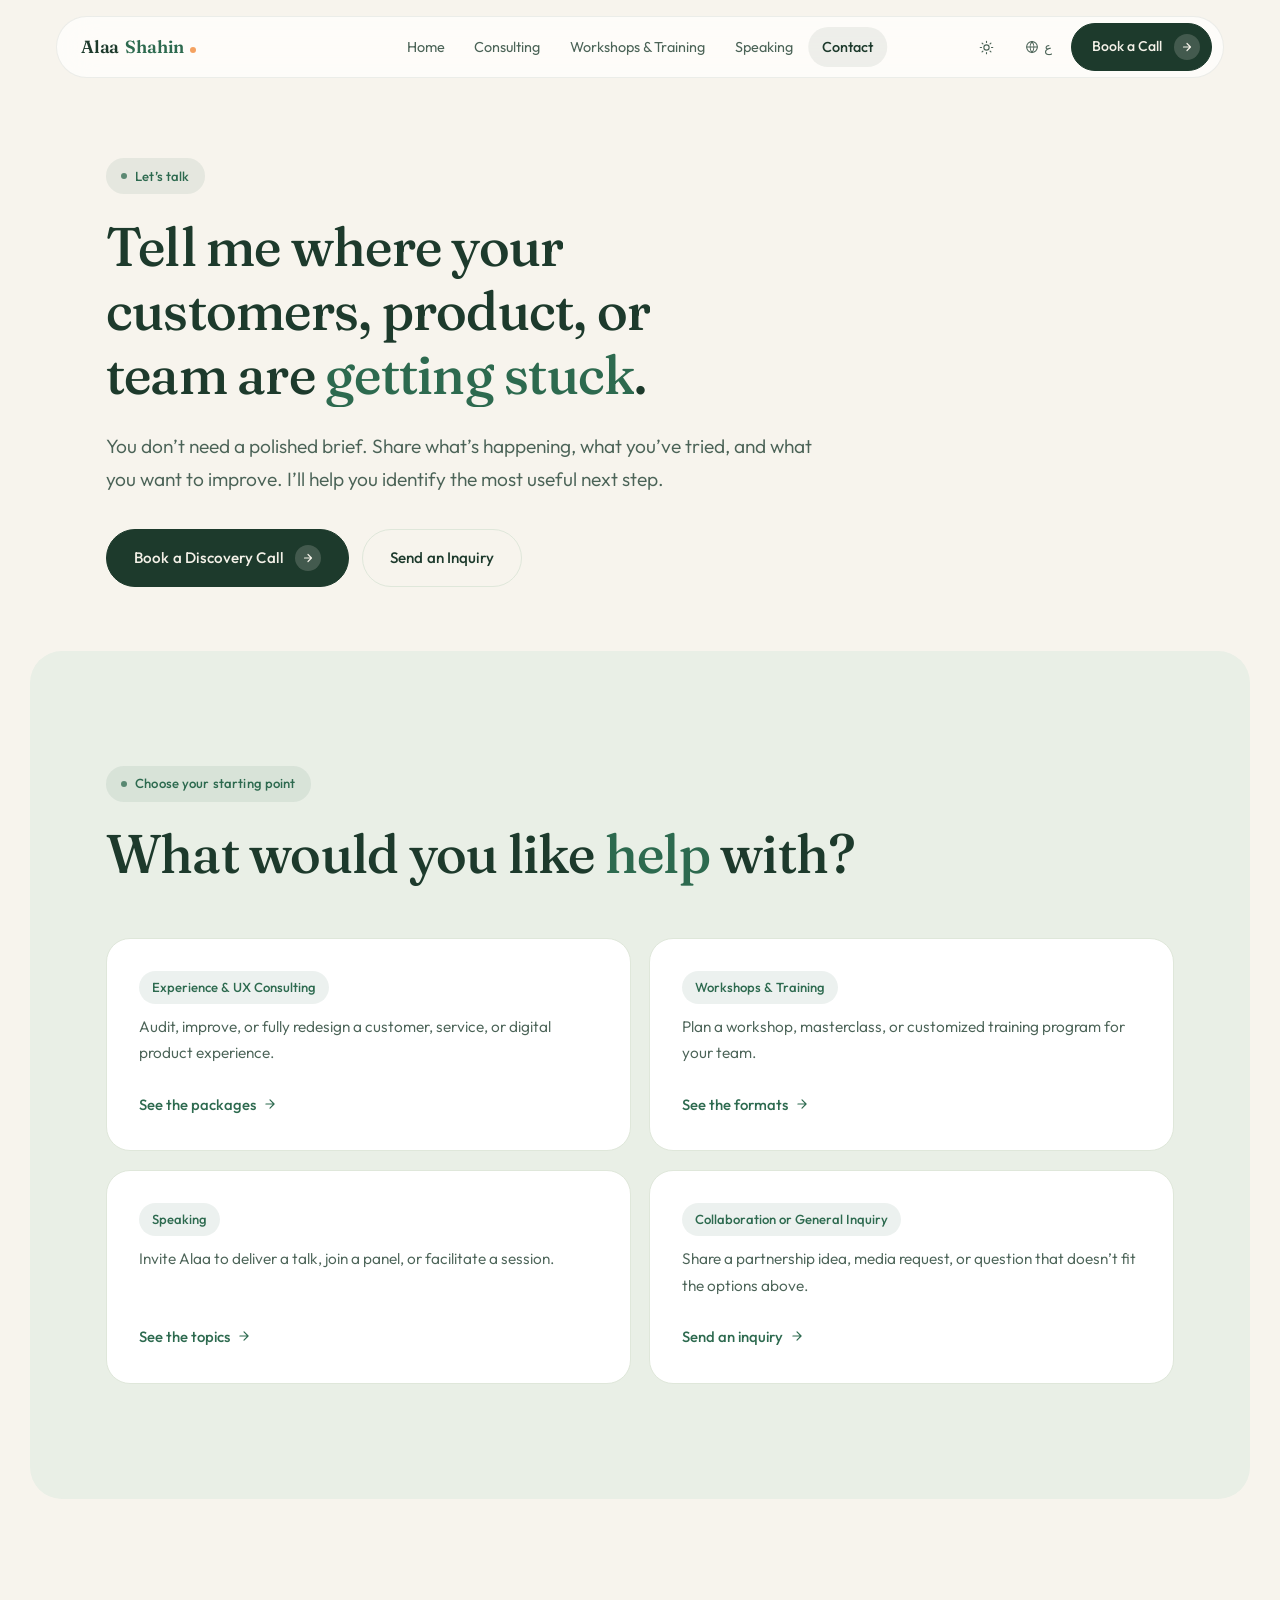
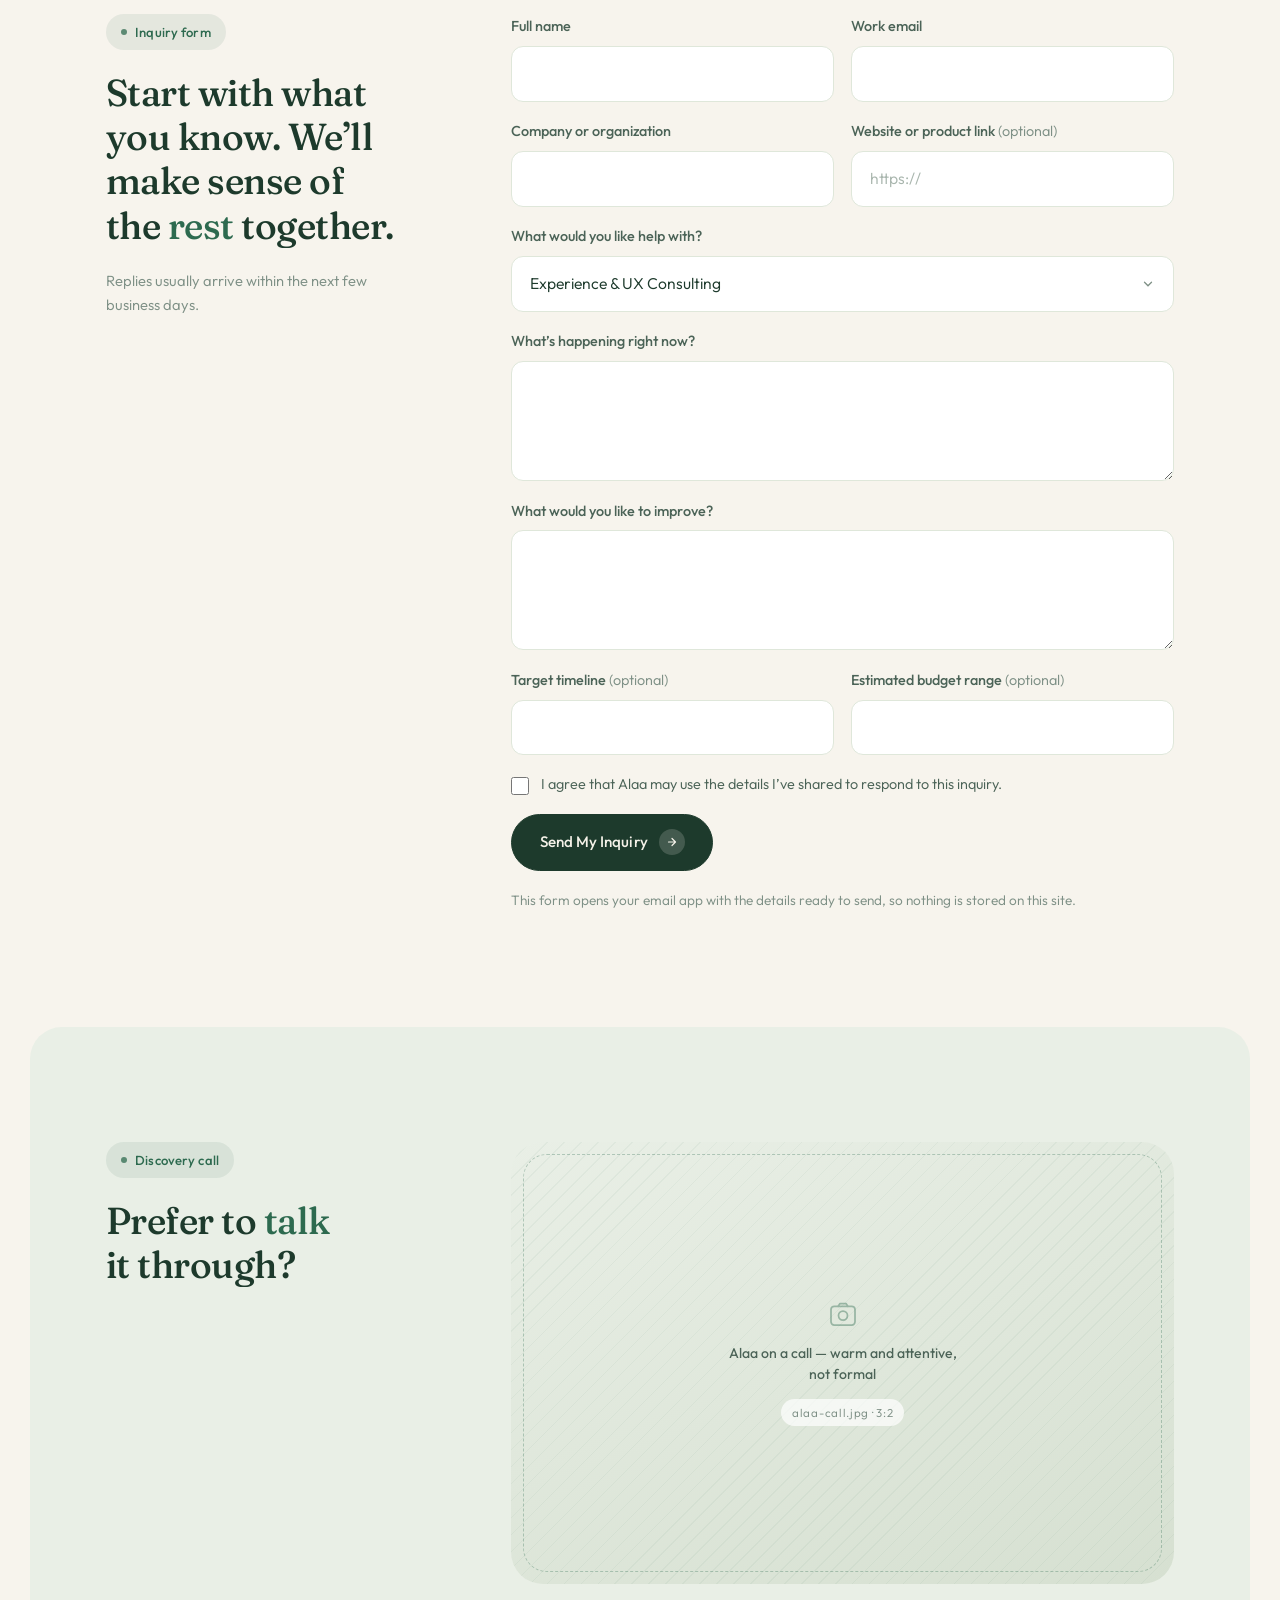
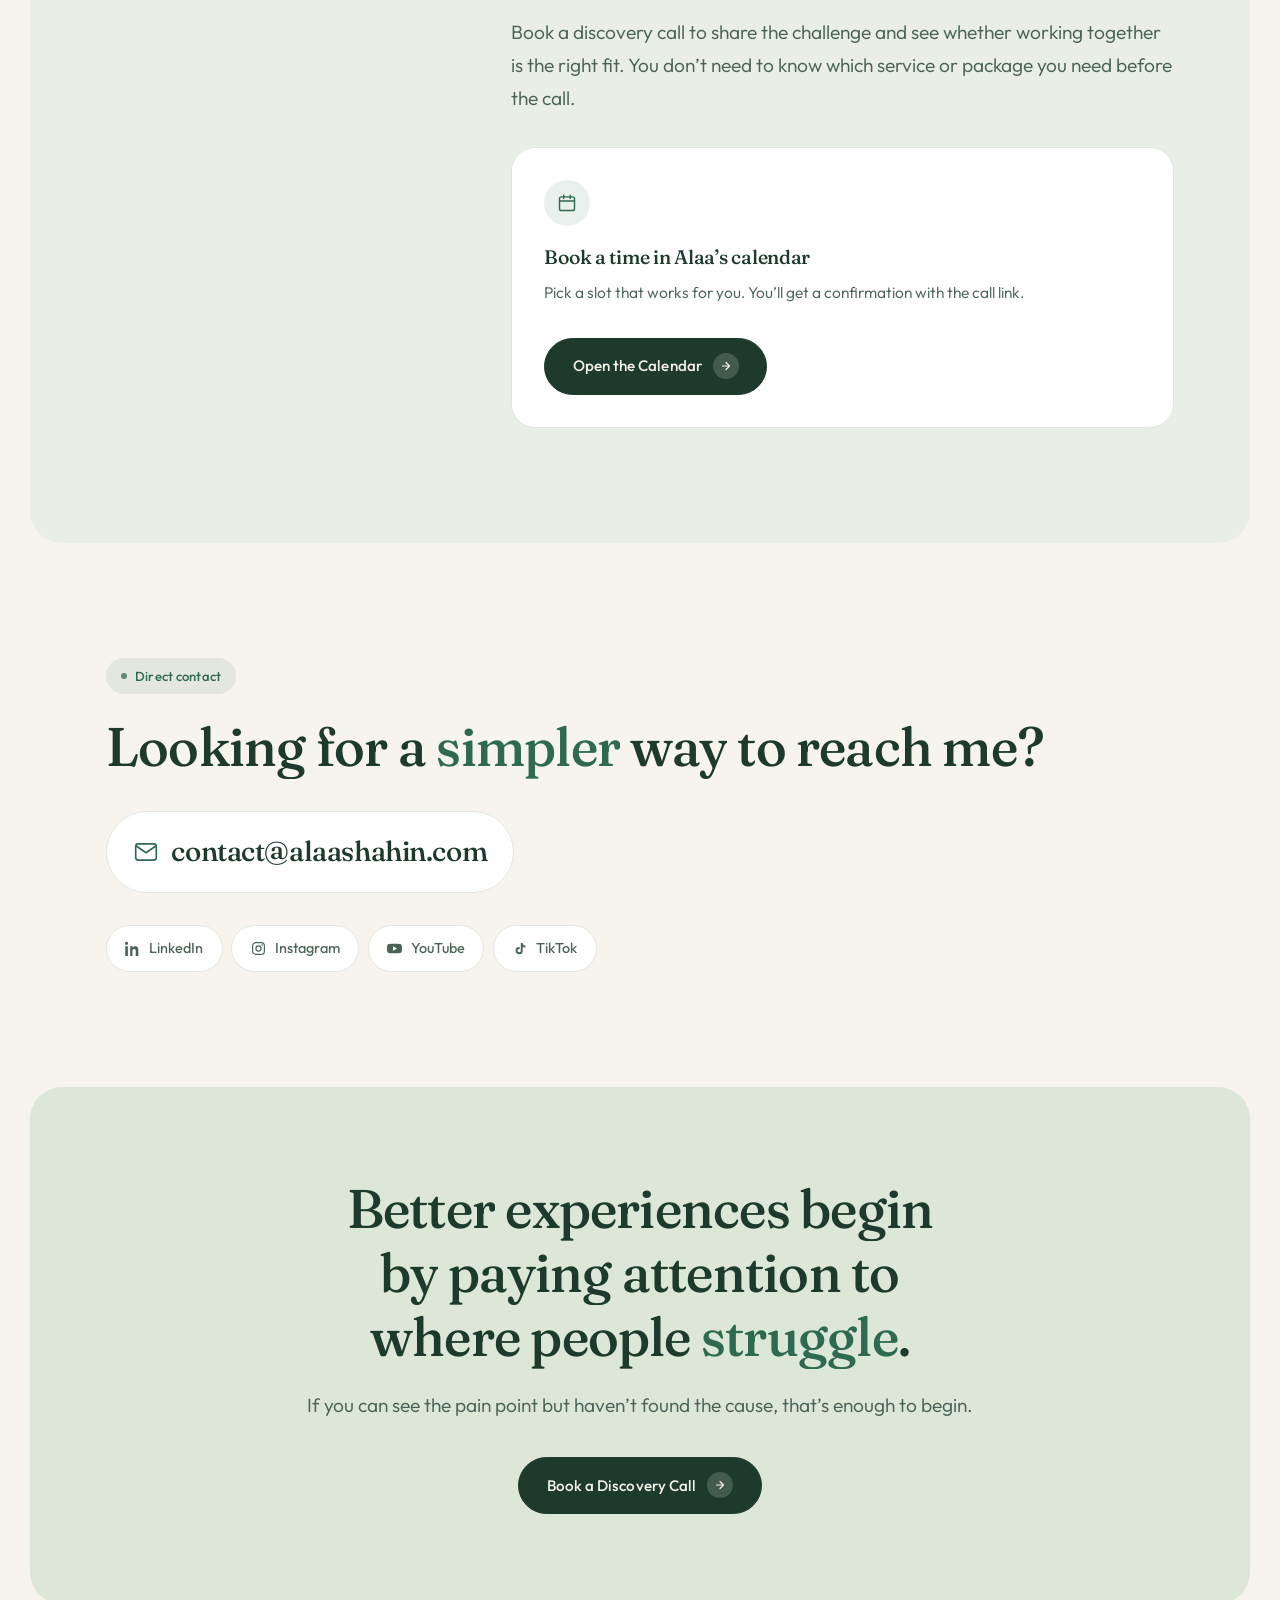
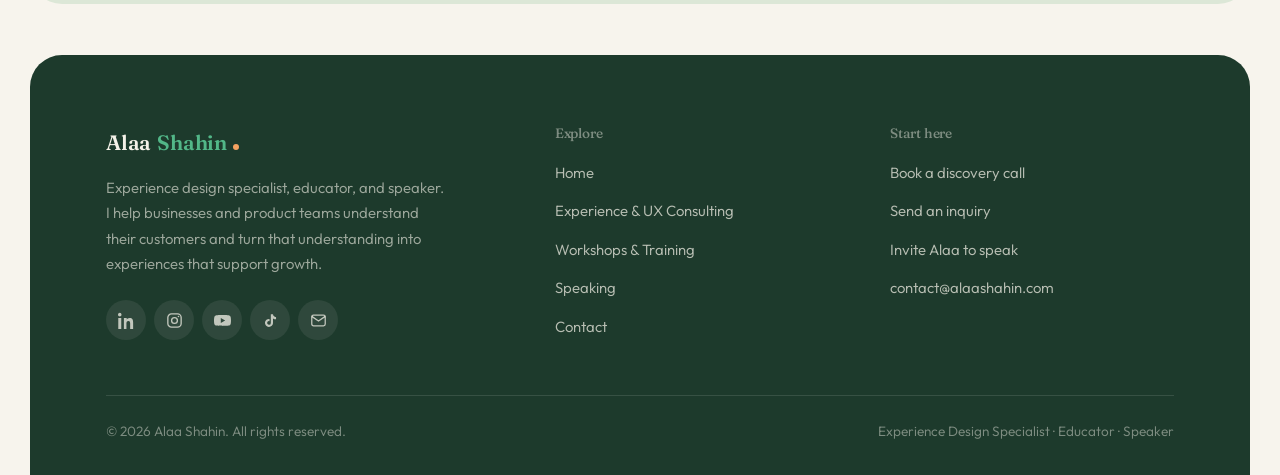
==== commit 8ea01f71: "Add photography slots, diagrams and scroll interaction The pages carried almost no imagery, so they " ====
--- a/contact/index.html
+++ b/contact/index.html
@@ -246,6 +246,15 @@
         <h2 class="h-xl mt-2" data-mask data-ar="تفضّل أن <em>نتحدث</em> بدلاً من ذلك؟">Prefer to <em>talk</em> it through?</h2>
       </div>
       <div>
+        <figure class="photo photo--landscape reveal mb-3">
+          <!-- SWAP: assets/img/alaa-call.jpg -->
+          <div class="photo__ph">
+            <svg class="photo__icon" width="30" height="30" viewBox="0 0 24 24" fill="none" stroke="currentColor" stroke-width="1.4" stroke-linecap="round" stroke-linejoin="round" aria-hidden="true"><rect x="2.4" y="5" width="19.2" height="15" rx="2.6"/><circle cx="12" cy="12.5" r="3.6"/><path d="M8.2 5 9.6 2.8h4.8L15.8 5"/></svg>
+            <span class="photo__label" data-ar="آلاء أثناء مكالمة — ودّية ومنتبهة، لا رسمية">Alaa on a call &mdash; warm and attentive, not formal</span>
+            <span class="photo__spec">alaa-call.jpg &middot; 3:2</span>
+          </div>
+        </figure>
+
         <p class="lede reveal" data-ar="احجز مكالمة استكشافية لمشاركة التحدي ومعرفة ما إذا كان العمل معاً هو الخيار المناسب. لست بحاجة إلى معرفة الخدمة أو الباقة التي تحتاجها قبل المكالمة.">Book a discovery call to share the challenge and see whether working together is the right fit. You don&rsquo;t need to know which service or package you need before the call.</p>
 
         <!-- Embed the booking calendar here once the call length and timezone are confirmed. -->
--- a/assets/css/site.css
+++ b/assets/css/site.css
@@ -27,16 +27,16 @@
   --gold:        #B58B54;   /* muted metallic for fine detail */
 
   /* ground */
-  --cream:    #F7F4ED;
-  --cream-2:  #EFEAE0;
-  --cream-3:  #E5DFD2;
+  --cream:    #F7F4ED;   /* page ground — warm off-white */
+  --cream-2:  #E9EFE6;   /* light green — tinted section panels */
+  --cream-3:  #D6E0D1;   /* deeper light green — placeholder media */
   --surface:  #FFFFFF;
-  --surface-2:#FBF9F5;
-  --sand:     #F1E6D3;   /* warm panel — the closing invitation */
+  --surface-2:#FAFCF9;
+  --tint-deep:#DCE7D7;   /* light green, one step down — the closing band */
   --deep-panel: #1D3A2C; /* footer ground; --forest goes lighter in dark mode */
 
-  --line:      #E3DDD0;
-  --line-soft: #EDE8DD;
+  --line:      #DFE7DA;
+  --line-soft: #EAEFE5;
   --on-dark:   #F4F1E8;
 
   --nav-bg:    rgba(255,255,255,0.72);
@@ -84,7 +84,7 @@
   --cream-3:  #1B3025;
   --surface:  #16261D;
   --surface-2:#1A2C21;
-  --sand:     #23301F;
+  --tint-deep:#22331F;
   --deep-panel: #16261D;
 
   --line:      #24382C;
@@ -430,8 +430,165 @@
 }
 .portrait__frame { display: none; }
 
-/* ── 9. MARQUEE (retired — kept inert if markup lingers) ─── */
-.marquee { display: none; }
+/* ── 9. PHOTOS ────────────────────────────────────────────── */
+/* A figure that holds its shape whether it contains a real <img> or the
+   placeholder block. Swap the inner .photo__ph for an <img> — see
+   assets/img/README.md. */
+.photo {
+  position: relative; width: 100%; overflow: hidden;
+  border-radius: var(--r-xl); background: var(--cream-2);
+}
+.photo > img { width: 100%; height: 100%; object-fit: cover; display: block; }
+.photo--portrait  { aspect-ratio: 4 / 5; }
+.photo--landscape { aspect-ratio: 3 / 2; }
+.photo--square    { aspect-ratio: 1 / 1; }
+.photo--wide      { aspect-ratio: 16 / 9; border-radius: var(--r-lg); }
+
+.photo__ph {
+  position: absolute; inset: 0;
+  display: flex; flex-direction: column; align-items: center; justify-content: center;
+  gap: .85rem; text-align: center; padding: 1.5rem;
+  background:
+    repeating-linear-gradient(-45deg, transparent 0 11px,
+      color-mix(in oklab, var(--forest-mid) 5%, transparent) 11px 12px),
+    linear-gradient(160deg, var(--cream-2), var(--cream-3));
+}
+.photo__ph::after {
+  content: ''; position: absolute; inset: 12px; border-radius: calc(var(--r-xl) - 8px);
+  border: 1.5px dashed color-mix(in oklab, var(--forest-mid) 30%, transparent);
+  pointer-events: none;
+}
+.photo--wide .photo__ph::after { inset: 9px; border-radius: calc(var(--r-lg) - 6px); }
+.photo__icon { color: var(--forest-mid); opacity: .4; }
+.photo__label {
+  font-size: .88rem; line-height: 1.5; color: var(--ink-2);
+  max-width: 26ch; font-weight: 450;
+}
+.photo__spec {
+  font-size: .72rem; letter-spacing: .06em; color: var(--ink-3);
+  background: color-mix(in oklab, var(--surface) 70%, transparent);
+  padding: .25rem .7rem; border-radius: var(--r-pill);
+}
+[dir="rtl"] .photo__spec { letter-spacing: 0; }
+
+/* soft float-in */
+.js .photo { opacity: 0; transform: translateY(18px) scale(.985); }
+.photo { transition: opacity .8s var(--ease), transform .8s var(--ease); }
+.js .photo.is-in { opacity: 1; transform: none; }
+
+/* portrait with a small stat/quote chip riding on its corner */
+.photo-wrap { position: relative; }
+.photo-chip {
+  position: absolute; inset-inline-start: -1rem; bottom: 1.5rem; z-index: 2;
+  display: flex; align-items: center; gap: .7rem;
+  background: var(--surface); border: 1px solid var(--line);
+  border-radius: var(--r-pill); padding: .7rem 1.1rem .7rem .8rem;
+  box-shadow: var(--shadow-md); max-width: calc(100% - 2rem);
+}
+.photo-chip__icon {
+  width: 34px; height: 34px; border-radius: 50%; flex-shrink: 0;
+  display: grid; place-items: center;
+  background: color-mix(in oklab, var(--forest-mid) 12%, transparent);
+  color: var(--forest-mid);
+}
+.photo-chip__k { display: block; font-weight: 600; font-size: .88rem; color: var(--ink); line-height: 1.25; }
+.photo-chip__v { display: block; font-size: .78rem; color: var(--ink-3); line-height: 1.3; }
+@media (max-width: 560px) { .photo-chip { inset-inline-start: .6rem; bottom: .6rem; } }
+
+/* ── 9b. LOGO STRIP ───────────────────────────────────────── */
+.logos {
+  display: flex; flex-wrap: wrap; align-items: center; justify-content: center;
+  gap: clamp(1.5rem, 4vw, 3.5rem);
+  padding: clamp(1.4rem, 3vw, 2rem) clamp(1.25rem, 3vw, 2.5rem);
+  background: var(--cream-2); border-radius: var(--r-lg);
+}
+.logos__note {
+  width: 100%; text-align: center; font-size: .82rem; color: var(--ink-3);
+  margin-bottom: .3rem;
+}
+.logo-slot {
+  display: grid; place-items: center;
+  height: 42px; min-width: 104px; padding-inline: 1rem;
+  border: 1.5px dashed color-mix(in oklab, var(--forest-mid) 26%, transparent);
+  border-radius: var(--r);
+  font-size: .7rem; letter-spacing: .12em; text-transform: uppercase;
+  color: var(--ink-3); opacity: .8;
+  transition: opacity .3s, border-color .3s;
+}
+[dir="rtl"] .logo-slot { letter-spacing: 0; text-transform: none; font-size: .8rem; }
+.logo-slot:hover { opacity: 1; border-color: var(--forest-mid); }
+.logos > img { height: 40px; width: auto; object-fit: contain; filter: grayscale(1); opacity: .65; transition: opacity .3s, filter .3s; }
+.logos > img:hover { filter: none; opacity: 1; }
+
+/* ── 9c. MEDIA GRID (talks, appearances) ──────────────────── */
+.media-grid { display: grid; grid-template-columns: repeat(auto-fit, minmax(min(100%, 260px), 1fr)); gap: clamp(.85rem, 1.8vw, 1.15rem); }
+.media-item { display: flex; flex-direction: column; gap: .8rem; }
+.media-item .photo { border-radius: var(--r-lg); }
+.media-item__play {
+  position: absolute; inset-inline-start: 50%; top: 50%; transform: translate(-50%,-50%);
+  width: 52px; height: 52px; border-radius: 50%; z-index: 2;
+  display: grid; place-items: center;
+  background: color-mix(in oklab, var(--surface) 88%, transparent);
+  color: var(--forest); box-shadow: var(--shadow-sm);
+  transition: transform .35s var(--ease), background-color .3s;
+}
+.media-item:hover .media-item__play { transform: translate(-50%,-50%) scale(1.08); background: var(--surface); }
+/* the play badge is the visual centre here — the caption below carries the words */
+.media-item .photo__label, .media-item .photo__icon { display: none; }
+.media-item__k { font-weight: 500; font-size: .95rem; color: var(--ink); }
+.media-item__v { font-size: .85rem; color: var(--ink-3); }
+
+/* ── 9d. FIGURE / DIAGRAM ─────────────────────────────────── */
+/* Abstract schematics drawn as inline SVG so they theme and scale. */
+.figure-card {
+  position: relative; background: var(--surface);
+  border: 1px solid var(--line); border-radius: var(--r-xl);
+  padding: clamp(1.4rem, 3vw, 2.2rem);
+  box-shadow: var(--shadow-sm);
+}
+.section--tint .figure-card { background: var(--surface); }
+.figure-card__cap { margin-top: 1.1rem; font-size: .84rem; color: var(--ink-3); text-align: center; }
+.diagram { width: 100%; height: auto; display: block; overflow: visible; }
+
+/* diagram parts animate in once the card is on screen */
+.diagram .d-track { stroke: var(--line); }
+.diagram .d-path {
+  stroke: var(--forest-mid);
+  stroke-dasharray: var(--len, 600); stroke-dashoffset: var(--len, 600);
+}
+.is-in .diagram .d-path { animation: d-draw 1.6s var(--ease) .2s forwards; }
+@keyframes d-draw { to { stroke-dashoffset: 0; } }
+
+.diagram .d-node { opacity: 0; transform-box: fill-box; transform-origin: center; }
+.is-in .diagram .d-node { animation: d-pop .55s var(--ease) forwards; }
+.is-in .diagram .d-node:nth-of-type(1) { animation-delay: .45s; }
+.is-in .diagram .d-node:nth-of-type(2) { animation-delay: .70s; }
+.is-in .diagram .d-node:nth-of-type(3) { animation-delay: .95s; }
+.is-in .diagram .d-node:nth-of-type(4) { animation-delay: 1.20s; }
+.is-in .diagram .d-node:nth-of-type(5) { animation-delay: 1.45s; }
+@keyframes d-pop { from { opacity: 0; transform: scale(.4); } to { opacity: 1; transform: scale(1); } }
+
+.diagram .d-flag { opacity: 0; }
+.is-in .diagram .d-flag { animation: d-flag 2.4s var(--ease) 1.6s infinite; }
+@keyframes d-flag {
+  0%, 100% { opacity: .35; }
+  50%      { opacity: 1; }
+}
+.diagram .d-fill-soft { fill: var(--cream-2); }
+.diagram .d-fill-line { fill: var(--line-soft); }
+.diagram .d-fill-deep { fill: var(--forest); }
+.diagram .d-fill-mid  { fill: var(--forest-mid); }
+.diagram .d-fill-amber{ fill: var(--amber); }
+.diagram .d-text { fill: var(--ink-3); font-family: var(--f-body); font-size: 11px; }
+.diagram .d-text--on { fill: var(--on-dark); }
+
+@media (prefers-reduced-motion: reduce) {
+  .js .photo { opacity: 1 !important; transform: none !important; }
+  .diagram .d-path { stroke-dashoffset: 0 !important; animation: none !important; }
+  .diagram .d-node { opacity: 1 !important; animation: none !important; }
+  .diagram .d-flag { opacity: .8 !important; animation: none !important; }
+}
+
 
 /* ── 10. CREDIBILITY ──────────────────────────────────────── */
 .creds {
@@ -814,11 +971,12 @@
 .section--dark .takeaways svg { color: var(--amber); }
 
 /* ── 21. CTA BAND — a rounded dark panel ──────────────────── */
-/* Warm sand, not forest — the footer directly below is the page's only
-   dark block, and stacking two greens read as one mass with a seam. */
+/* A deeper step of the same light green as the tinted panels — the footer
+   below is the page's only dark block, and two forests stacked read as one
+   mass with a seam. */
 .cta-band {
   position: relative; overflow: hidden;
-  background: var(--sand); color: var(--ink-2);
+  background: var(--tint-deep); color: var(--ink-2);
   margin-bottom: clamp(2rem, 4vw, 3.5rem);
   padding-block: clamp(3.5rem, 7vw, 6rem);
   text-align: center;
